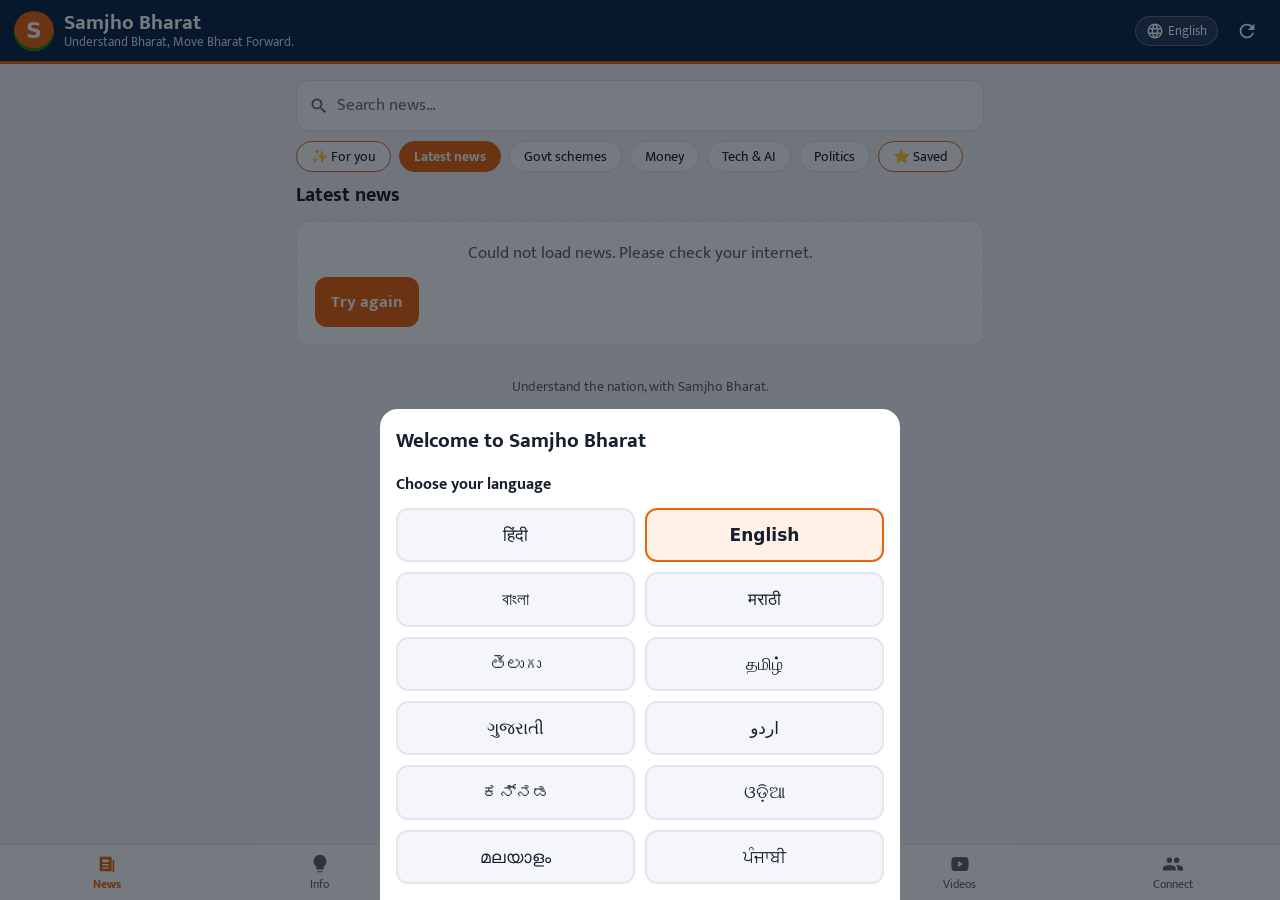
==== index.html @ 0823a828 "v2.0: Yojana Finder, document guide, women's section" ====
<!doctype html>
<html lang="en">
<head>
<meta charset="utf-8">
<meta name="viewport" content="width=device-width, initial-scale=1, viewport-fit=cover">
<title>Samjho Bharat</title>
<meta name="description" content="Samjho Bharat — latest news, government schemes, money calculators, tech and AI, politics and videos, in 12 Indian languages.">
<meta name="theme-color" content="#0B2545">
<link rel="manifest" href="manifest.json">
<link rel="icon" href="icons/icon-192.png">
<link rel="apple-touch-icon" href="icons/apple-touch-icon.png">
<link rel="stylesheet" href="style.css">
</head>
<body>
<header class="topbar">
  <img id="logoImg" src="icons/icon-192.png" alt="" class="logo"><span id="logoLetter" class="logo logo-letter" hidden aria-hidden="true">S</span>
  <div class="brand">
    <h1 data-i18n="brand">Samjho Bharat</h1>
    <p class="tagline" data-i18n="tagline">समझो भारत, आगे बढ़ो भारत।</p>
  </div>
  <button id="langBtn" class="lang-btn" aria-label="भाषा चुनें / Choose language">
    <svg viewBox="0 0 24 24" width="18" height="18" aria-hidden="true"><path fill="currentColor" d="M12 2a10 10 0 1 0 0 20 10 10 0 0 0 0-20zm6.93 6h-2.95a15.6 15.6 0 0 0-1.38-3.56A8.03 8.03 0 0 1 18.93 8zM12 4.04c.83 1.2 1.48 2.53 1.91 3.96h-3.82c.43-1.43 1.08-2.76 1.91-3.96zM4.26 14a8.2 8.2 0 0 1 0-4h3.38a16.5 16.5 0 0 0 0 4H4.26zm.81 2h2.95c.32 1.25.78 2.45 1.38 3.56A7.99 7.99 0 0 1 5.07 16zM8.02 8H5.07a7.99 7.99 0 0 1 4.33-3.56A15.6 15.6 0 0 0 8.02 8zM12 19.96A14.1 14.1 0 0 1 10.09 16h3.82A14.1 14.1 0 0 1 12 19.96zM14.34 14H9.66a14.7 14.7 0 0 1 0-4h4.68a14.7 14.7 0 0 1 0 4zm.25 5.56c.6-1.11 1.06-2.31 1.38-3.56h2.95a8.03 8.03 0 0 1-4.33 3.56zM16.36 14a16.5 16.5 0 0 0 0-4h3.38a8.2 8.2 0 0 1 0 4h-3.38z"/></svg>
    <span id="langBtnText">English</span>
  </button>
  <button id="refreshBtn" class="icon-btn" aria-label="ताज़ा करें">
    <svg viewBox="0 0 24 24" width="22" height="22"><path fill="currentColor" d="M17.65 6.35A7.96 7.96 0 0 0 12 4a8 8 0 1 0 7.73 10h-2.08A6 6 0 1 1 12 6c1.66 0 3.14.69 4.22 1.78L13 11h7V4l-2.35 2.35z"/></svg>
  </button>
</header>

<main id="main">
  <!-- खबरें -->
  <section id="tab-news" class="tab active" aria-label="खबरें">
    <form id="searchForm" class="search" role="search">
      <svg viewBox="0 0 24 24" width="20" height="20" aria-hidden="true"><path fill="currentColor" d="M15.5 14h-.79l-.28-.27A6.47 6.47 0 0 0 16 9.5 6.5 6.5 0 1 0 9.5 16a6.47 6.47 0 0 0 4.23-1.57l.27.28v.79l5 4.99L20.49 19l-4.99-5zm-6 0C7.01 14 5 11.99 5 9.5S7.01 5 9.5 5 14 7.01 14 9.5 11.99 14 9.5 14z"/></svg>
      <input id="searchInput" type="search" placeholder="खबर खोजें…" data-i18n-ph="search_ph" enterkeyhint="search" autocomplete="off">
    </form>
    <div id="notifBanner" class="nbanner" hidden>
      <span data-i18n="notif_ask">नई खबर आते ही सूचना पाना चाहते हैं?</span>
      <span class="nbtns"><button class="btn btn-sm" type="button" data-notif-on="1" data-i18n="notif_on">चालू करें</button>
      <button class="btn btn-sm btn-ghost2" type="button" data-notif-later="1" data-i18n="notif_later">बाद में</button></span>
    </div>
    <div id="chips" class="chips"></div>
    <div class="section-head"><h2 id="newsHeading" data-i18n="latest">ताज़ा खबरें</h2><span id="newsStatus" class="status"></span></div>
    <div id="newsList" class="list"></div>
  </section>

  <!-- जानकारी -->
  <section id="tab-gyan" class="tab" aria-label="जानकारी">
    <div class="section-head"><h2 data-i18n="gyan_head">अच्छी जानकारी</h2><span id="gyanStatus" class="status"></span></div>
    <div id="gyanList" class="list"></div>
    <h3 class="sub" data-i18n="did_you_know">क्या आप जानते हैं?</h3>
    <div id="factList" class="facts"></div>
  </section>

  <!-- पैसे का हिसाब (कैलकुलेटर) -->
  <section id="tab-calc" class="tab" aria-label="कैलकुलेटर">
    <div class="section-head"><h2 data-i18n="calc_head">पैसे का हिसाब (कैलकुलेटर)</h2></div>
    <p class="hint-en hint">Simple tools for interest, loans and inflation.</p>
    <div id="calcBox"></div>
  </section>

  <!-- क्विज़ -->
  <section id="tab-quiz" class="tab" aria-label="आज का क्विज़">
    <div class="section-head"><h2 data-i18n="quiz_head">आज का क्विज़</h2><span id="quizStreak" class="status"></span></div>
    <div id="quizBox" class="quiz"></div>
  </section>

  <!-- वीडियो -->
  <section id="tab-video" class="tab" aria-label="वीडियो">
    <div class="section-head"><h2 data-i18n="video_head">हमारे वीडियो</h2></div>
    <div class="video-wrap">
      <iframe id="ytFrame" title="समझो भारत के वीडियो" loading="lazy"
        allow="accelerometer; encrypted-media; gyroscope; picture-in-picture; web-share" referrerpolicy="strict-origin-when-cross-origin" allowfullscreen></iframe>
    </div>
    <h3 id="ytNow" class="now"></h3>
    <button id="videoShare" class="btn btn-wa btn-sm" type="button">📤 <span data-i18n="share_btn">शेयर करें</span></button>
    <div id="videoList" class="vlist"></div>
    <a class="btn btn-yt" href="https://www.youtube.com/@SamjhoBharatIn" target="_blank" rel="noopener" data-i18n="yt_btn">YouTube चैनल खोलें और Subscribe करें</a>
    <p class="hint-en hint">Watch our latest videos and subscribe to the channel.</p>
  </section>

  <!-- जुड़ें -->
  <section id="tab-links" class="tab" aria-label="हमसे जुड़ें">
    <div class="section-head"><h2 data-i18n="links_head">हमसे जुड़ें</h2></div>
    <p class="hint-en hint">Follow Samjho Bharat on all platforms.</p>
    <div id="linkList" class="links"></div>
    <button id="shareApp" class="btn btn-wa mt2" type="button" data-i18n="share_app_btn">📲 ऐप दोस्तों को भेजें</button>
    <div id="notifBox" class="about"></div>
    <p id="offlineInfo" class="small center"></p>
    <div class="about">
      <h3 data-i18n="about_head">समझो भारत के बारे में</h3>
      <p data-i18n="about_text">समझो भारत देश-दुनिया की खबरों और उपयोगी जानकारी को आसान भाषा में आप तक पहुँचाता है।</p>
      <p><a href="privacy.html"><span data-i18n="privacy">गोपनीयता नीति</span><span class="hint-en"> (Privacy Policy)</span></a></p>
      <p class="small"><span data-i18n="version">संस्करण</span> 2.0</p>
    </div>
  </section>
</main>

<!-- लेख पढ़ने की स्क्रीन -->
<div id="reader" class="reader" hidden>
  <div class="reader-bar">
    <button id="readerBack" class="icon-btn" aria-label="वापस">
      <svg viewBox="0 0 24 24" width="24" height="24"><path fill="currentColor" d="M20 11H7.83l5.59-5.59L12 4l-8 8 8 8 1.41-1.41L7.83 13H20z"/></svg>
    </button>
    <span class="reader-title" data-i18n="brand">Samjho Bharat</span>
    <button id="readerFont" class="icon-btn txt-btn" aria-label="अक्षर का आकार / Text size">Aa</button>
    <button id="readerSave" class="icon-btn txt-btn star-btn" aria-label="सहेजें / Save">☆</button>
    <button id="readerShare" class="icon-btn" aria-label="शेयर करें">
      <svg viewBox="0 0 24 24" width="22" height="22"><path fill="currentColor" d="M18 16.08c-.76 0-1.44.3-1.96.77L8.91 12.7c.05-.23.09-.46.09-.7s-.04-.47-.09-.7l7.05-4.11A2.99 2.99 0 1 0 15 5c0 .24.04.47.09.7L8.04 9.81A3 3 0 1 0 8.04 14.2l7.12 4.16c-.05.21-.08.43-.08.65A2.92 2.92 0 1 0 18 16.08z"/></svg>
    </button>
  </div>
  <article id="readerBody" class="reader-body"></article>
</div>

<nav class="bottomnav" aria-label="मुख्य मेनू">
  <button data-tab="news" class="active"><svg viewBox="0 0 24 24"><path fill="currentColor" d="M4 4h13v16H5a1 1 0 0 1-1-1V4zm15 4h1v11a2 2 0 0 1-2 2V8zM7 7v3h7V7H7zm0 5v1.5h7V12H7zm0 3.5V17h7v-1.5H7z"/></svg><span data-i18n="nav_news">खबरें</span></button>
  <button data-tab="gyan"><svg viewBox="0 0 24 24"><path fill="currentColor" d="M9 21h6v-1H9v1zm3-19a7 7 0 0 0-4 12.74V17a1 1 0 0 0 1 1h6a1 1 0 0 0 1-1v-2.26A7 7 0 0 0 12 2z"/></svg><span data-i18n="nav_gyan">जानकारी</span></button>
  <button data-tab="calc"><svg viewBox="0 0 24 24"><path fill="currentColor" d="M7 2h10a2 2 0 0 1 2 2v16a2 2 0 0 1-2 2H7a2 2 0 0 1-2-2V4a2 2 0 0 1 2-2zm0 2v4h10V4H7zm1 7v2h2v-2H8zm4 0v2h2v-2h-2zm4 0v2h2v-2h-2zm-8 4v2h2v-2H8zm4 0v2h2v-2h-2zm4 0v5h2v-5h-2zm-8 4v1h6v-1H8z"/></svg><span data-i18n="nav_calc">हिसाब</span></button>
  <button data-tab="quiz"><svg viewBox="0 0 24 24"><path fill="currentColor" d="M12 2a10 10 0 1 0 0 20 10 10 0 0 0 0-20zm1 17h-2v-2h2v2zm2.07-7.75-.9.92A3.4 3.4 0 0 0 13 15h-2v-.5a4 4 0 0 1 1.17-2.83l1.24-1.26A1.96 1.96 0 0 0 14 9a2 2 0 0 0-4 0H8a4 4 0 0 1 8 0 3.2 3.2 0 0 1-.93 2.25z"/></svg><span data-i18n="nav_quiz">क्विज़</span></button>
  <button data-tab="video"><svg viewBox="0 0 24 24"><path fill="currentColor" d="M21 6.5a2.5 2.5 0 0 0-1.76-1.77C17.68 4.3 12 4.3 12 4.3s-5.68 0-7.24.43A2.5 2.5 0 0 0 3 6.5 26 26 0 0 0 2.6 12 26 26 0 0 0 3 17.5a2.5 2.5 0 0 0 1.76 1.77c1.56.43 7.24.43 7.24.43s5.68 0 7.24-.43A2.5 2.5 0 0 0 21 17.5a26 26 0 0 0 .4-5.5 26 26 0 0 0-.4-5.5zM10 15.2V8.8l5.2 3.2-5.2 3.2z"/></svg><span data-i18n="nav_video">वीडियो</span></button>
  <button data-tab="links"><svg viewBox="0 0 24 24"><path fill="currentColor" d="M16 11a3 3 0 1 0-3-3 3 3 0 0 0 3 3zm-8 0a3 3 0 1 0-3-3 3 3 0 0 0 3 3zm0 2c-2.33 0-7 1.17-7 3.5V19h14v-2.5C15 14.17 10.33 13 8 13zm8 0c-.29 0-.62.02-.97.05A4.22 4.22 0 0 1 17 16.5V19h6v-2.5c0-2.33-4.67-3.5-7-3.5z"/></svg><span data-i18n="nav_links">जुड़ें</span></button>
</nav>

<!-- भाषा चुनने की सूची -->
<div id="langSheet" class="sheet" hidden>
  <div class="sheet-box" role="dialog" aria-labelledby="langTitle">
    <h3 id="langTitle" data-i18n="lang_title">भाषा चुनें</h3>
    <p class="hint-en small">Choose language</p>
    <div id="langList" class="lang-list"></div>
  </div>
</div>

<footer class="slogan" data-i18n="slogan">देश को समझिए, समझो भारत के साथ।</footer>

<script src="config.js"></script>
<script src="i18n.js"></script>
<script src="i18n-extra.js"></script>
<script src="quiz.js"></script>
<script src="calc2.js"></script>
<script src="calc.js"></script>
<script src="personal.js"></script>
<script src="app.js"></script>
<script src="tools.js"></script>
</body>
</html>
---- style.css ----
@font-face{font-family:"Mukta";font-weight:400;font-display:swap;src:url(fonts/mukta-devanagari-400-normal.woff2) format("woff2");unicode-range:U+0900-097F,U+1CD0-1CF9,U+200C-200D,U+20A8,U+20B9,U+25CC,U+A830-A839,U+A8E0-A8FF}
@font-face{font-family:"Mukta";font-weight:700;font-display:swap;src:url(fonts/mukta-devanagari-700-normal.woff2) format("woff2");unicode-range:U+0900-097F,U+1CD0-1CF9,U+200C-200D,U+20A8,U+20B9,U+25CC,U+A830-A839,U+A8E0-A8FF}
@font-face{font-family:"Mukta";font-weight:400;font-display:swap;src:url(fonts/mukta-latin-400-normal.woff2) format("woff2");unicode-range:U+0000-00FF,U+0131,U+0152-0153,U+02BB-02BC,U+02C6,U+02DA,U+02DC,U+2000-206F,U+2074,U+20AC,U+2122,U+2191,U+2193,U+2212,U+2215,U+FEFF,U+FFFD}
@font-face{font-family:"Mukta";font-weight:700;font-display:swap;src:url(fonts/mukta-latin-700-normal.woff2) format("woff2");unicode-range:U+0000-00FF,U+0131,U+0152-0153,U+02BB-02BC,U+02C6,U+02DA,U+02DC,U+2000-206F,U+2074,U+20AC,U+2122,U+2191,U+2193,U+2212,U+2215,U+FEFF,U+FFFD}

:root{
  --navy:#0B2545; --saffron:#E8650A; --green:#138808;
  --bg:#F4F6FA; --card:#FFFFFF; --text:#16202E; --muted:#5B6678; --line:#E2E7EF;
  --chip:#FFF1E7; --shadow:0 1px 3px rgba(16,32,60,.08),0 4px 14px rgba(16,32,60,.06);
}
@media (prefers-color-scheme:dark){
  :root{--bg:#0C1320; --card:#151F31; --text:#E9EEF6; --muted:#9AA6B8; --line:#24314A; --chip:#2A2018; --shadow:none}
}
*{box-sizing:border-box}
html,body{margin:0}
body{font-family:"Mukta",system-ui,sans-serif;background:var(--bg);color:var(--text);font-size:17px;line-height:1.55;
  padding-bottom:calc(64px + env(safe-area-inset-bottom));-webkit-tap-highlight-color:transparent}
a{color:var(--saffron)}
button{font:inherit;color:inherit}

.topbar{position:sticky;top:0;z-index:10;display:flex;align-items:center;gap:10px;padding:10px 14px;
  padding-top:calc(10px + env(safe-area-inset-top));background:var(--navy);color:#fff;
  border-bottom:3px solid var(--saffron)}
.logo{width:40px;height:40px;border-radius:10px}
.brand{flex:1;min-width:0}
.brand h1{margin:0;font-size:21px;line-height:1.2}
.tagline{margin:0;font-size:13px;opacity:.85}
.icon-btn{background:none;border:0;padding:8px;border-radius:50%;cursor:pointer;display:grid;place-items:center;color:inherit}
.icon-btn:active{background:rgba(255,255,255,.15)}
.spin svg{animation:spin 1s linear infinite}
@keyframes spin{to{transform:rotate(360deg)}}

main{max-width:720px;margin:0 auto;padding:12px 16px}
.tab{display:none}
.tab.active{display:block}
.section-head{display:flex;align-items:baseline;justify-content:space-between;gap:8px;margin:6px 0 10px}
.section-head h2{margin:0;font-size:20px}
.status{font-size:13px;color:var(--muted)}
.sub{font-size:18px;margin:22px 0 10px}

.list{display:flex;flex-direction:column;gap:12px}
.card{display:flex;gap:12px;background:var(--card);border-radius:14px;padding:12px;box-shadow:var(--shadow);
  border:1px solid var(--line);cursor:pointer;text-align:left;width:100%}
.card:active{transform:scale(.99)}
.card .thumb{flex:0 0 96px;height:72px;border-radius:10px;object-fit:cover;background:var(--line)}
.thumb.ph{display:grid;place-items:center;background:linear-gradient(135deg,var(--navy),#1d4170);color:#fff;
  border-bottom:4px solid var(--saffron);text-align:center;padding:4px;font-size:13px;font-weight:700;line-height:1.2}
.card .body{min-width:0;flex:1}
.card h3{margin:0 0 4px;font-size:16.5px;line-height:1.35;display:-webkit-box;-webkit-line-clamp:3;-webkit-box-orient:vertical;overflow:hidden}
.card .meta{font-size:13px;color:var(--muted)}
.card.hero{flex-direction:column}
.card.hero .thumb{flex:none;width:100%;height:auto;aspect-ratio:16/9}
.card.hero h3{font-size:19px}
.tag{display:inline-block;background:var(--chip);color:var(--saffron);border-radius:20px;padding:0 8px;font-size:12px;margin-right:6px}

.thumb.auto{position:relative;display:flex;flex-direction:column;justify-content:flex-end;gap:2px;padding:6px 7px;color:#fff;overflow:hidden;border-bottom:4px solid var(--saffron);text-align:start} .thumb.auto .ai{position:absolute;top:4px;right:6px;font-size:20px;line-height:1} .thumb.auto .at{font-size:11.5px;font-weight:700;line-height:1.25;display:-webkit-box;-webkit-line-clamp:3;-webkit-box-orient:vertical;overflow:hidden} .card .thumb.at-news{background:linear-gradient(135deg,#0B2545,#1d4170)} .card .thumb.at-money{background:linear-gradient(135deg,#0f5132,#198754)} .card .thumb.at-cyber{background:linear-gradient(135deg,#3b0a45,#7b2cbf)} .card .thumb.at-tech{background:linear-gradient(135deg,#1e3a8a,#0ea5e9)} .card .thumb.at-govt{background:linear-gradient(135deg,#9a3412,#f97316)} .card .thumb.at-poli{background:linear-gradient(135deg,#7f1d1d,#dc2626)} .card .thumb.at-def{background:linear-gradient(135deg,#3f4a1d,#6b7d2a)} .card .thumb.at-hist{background:linear-gradient(135deg,#5b3a1a,#a16207)} .card .thumb.at-info{background:linear-gradient(135deg,#115e59,#14b8a6)} .empty{background:var(--card);border:1px dashed var(--line);border-radius:14px;padding:18px;text-align:center;color:var(--muted)}
.empty .btn{margin-top:10px}
.skeleton{height:96px;border-radius:14px;background:linear-gradient(90deg,var(--card),var(--line),var(--card));background-size:200% 100%;animation:sh 1.2s infinite}
@keyframes sh{to{background-position:-200% 0}}

.facts{display:flex;flex-direction:column;gap:10px}
.fact{background:var(--card);border-left:4px solid var(--green);border-radius:10px;padding:10px 12px;box-shadow:var(--shadow)}

.video-wrap{position:relative;aspect-ratio:16/9;border-radius:14px;overflow:hidden;background:#000;box-shadow:var(--shadow)}
.video-wrap iframe{position:absolute;inset:0;width:100%;height:100%;border:0}
.now{font-size:16px;margin:10px 2px 6px;line-height:1.4}
.vlist{display:flex;flex-direction:column;gap:10px;margin-top:8px}
.vitem{display:flex;gap:10px;align-items:center;background:var(--card);border:1px solid var(--line);border-radius:12px;padding:8px;
  text-align:left;cursor:pointer;box-shadow:var(--shadow)}
.vitem img{flex:0 0 120px;width:120px;aspect-ratio:16/9;object-fit:cover;border-radius:8px;background:var(--line)}
.vitem span{font-size:14.5px;line-height:1.35;display:-webkit-box;-webkit-line-clamp:3;-webkit-box-orient:vertical;overflow:hidden}
.vitem.playing{border-color:var(--saffron);box-shadow:0 0 0 2px var(--saffron)}
.btn{display:block;text-align:center;text-decoration:none;font-weight:700;border-radius:12px;padding:12px 16px;border:0;cursor:pointer;
  background:var(--saffron);color:#fff}
.btn-yt{background:#FF0000;margin-top:14px}
.hint{color:var(--muted);font-size:14px;margin:8px 0}

.links{display:grid;grid-template-columns:1fr 1fr;gap:10px;margin-top:6px}
.link{display:flex;flex-direction:column;gap:2px;background:var(--card);border:1px solid var(--line);border-radius:14px;padding:12px;
  text-decoration:none;color:var(--text);box-shadow:var(--shadow);border-top:4px solid var(--c)}
.link b{font-size:16px}
.link span{font-size:12.5px;color:var(--muted);overflow-wrap:anywhere}
.about{margin-top:20px;background:var(--card);border-radius:14px;padding:14px;border:1px solid var(--line)}
.about h3{margin:0 0 6px}
.about p{margin:6px 0}
.small{font-size:12px;color:var(--muted)}

.slogan{text-align:center;color:var(--muted);font-size:14px;padding:18px 16px 10px}

.bottomnav{position:fixed;left:0;right:0;bottom:0;z-index:20;display:flex;background:var(--card);border-top:1px solid var(--line);
  padding-bottom:env(safe-area-inset-bottom)}
.bottomnav button{flex:1;background:none;border:0;padding:8px 0 6px;display:flex;flex-direction:column;align-items:center;gap:1px;
  color:var(--muted);font-size:13px;cursor:pointer}
.bottomnav svg{width:24px;height:24px}
.bottomnav button.active{color:var(--saffron);font-weight:700}

.reader{position:fixed;inset:0;z-index:30;background:var(--bg);overflow-y:auto}
.reader-bar{position:sticky;top:0;display:flex;align-items:center;gap:8px;padding:8px 10px;padding-top:calc(8px + env(safe-area-inset-top));
  background:var(--navy);color:#fff}
.reader-title{flex:1;font-weight:700}
.reader-body{max-width:720px;margin:0 auto;padding:16px 16px 40px;overflow-wrap:anywhere}
.reader-body h1{font-size:24px;line-height:1.3;margin:0 0 6px}
.reader-body img,.reader-body video{max-width:100%;height:auto;border-radius:10px}
.reader-body iframe{width:100%;aspect-ratio:16/9;height:auto;border:0;border-radius:10px}
.reader-body table{max-width:100%;display:block;overflow-x:auto}
.reader-body .btn{margin-top:20px}

/* खोज और विषय */
.search{display:flex;align-items:center;gap:8px;background:var(--card);border:1px solid var(--line);border-radius:12px;padding:0 12px;color:var(--muted);margin-top:4px}
.search input{flex:1;border:0;background:none;font:inherit;color:var(--text);padding:11px 0;outline:none;min-width:0}
.chips{display:flex;gap:8px;overflow-x:auto;padding:10px 0 2px;scrollbar-width:none}
.chips::-webkit-scrollbar{display:none}
.chip{flex:none;border:1px solid var(--line);background:var(--card);color:var(--text);border-radius:20px;padding:4px 14px;font-size:14px;cursor:pointer;white-space:nowrap}
.chip.on{background:var(--saffron);border-color:var(--saffron);color:#fff;font-weight:700}

/* क्विज़ */
.quiz{background:var(--card);border:1px solid var(--line);border-radius:14px;padding:14px;box-shadow:var(--shadow)}
.qprog{display:flex;justify-content:space-between;font-size:14px;color:var(--muted)}
.qbar{height:6px;background:var(--line);border-radius:6px;margin:6px 0 12px;overflow:hidden}
.qbar i{display:block;height:100%;background:var(--saffron);transition:width .3s}
.qtext{font-size:19px;line-height:1.4;margin:4px 0 12px}
.qopt{display:block;width:100%;text-align:left;background:var(--bg);border:2px solid var(--line);border-radius:12px;padding:11px 14px;margin-bottom:9px;cursor:pointer;font-size:16.5px}
.qopt:disabled{cursor:default}
.qopt.right{border-color:var(--green);background:rgba(19,136,8,.12);font-weight:700}
.qopt.wrong{border-color:#D93025;background:rgba(217,48,37,.10)}
.qexp{border-radius:10px;padding:10px 12px;margin:4px 0 12px;font-size:15px}
.qexp.good{background:rgba(19,136,8,.10)}
.qexp.bad{background:rgba(217,48,37,.08)}
.qresult{text-align:center;padding:10px 0}
.qscore{font-size:46px;font-weight:700;color:var(--saffron);line-height:1.1}
.qresult h3{margin:6px 0}
.btn-wa{background:#25D366;margin-top:10px}
.bottomnav button span{font-size:12px}

/* भाषा (Language) */
.lang-btn{display:flex;align-items:center;gap:4px;background:rgba(255,255,255,.12);border:1px solid rgba(255,255,255,.25);color:#fff;
  border-radius:20px;padding:4px 10px;font-size:13px;cursor:pointer;white-space:nowrap}
.sheet{position:fixed;inset:0;z-index:40;background:rgba(5,12,25,.55);display:flex;align-items:flex-end;justify-content:center}
.sheet[hidden]{display:none}
.sheet-box{background:var(--card);width:100%;max-width:520px;border-radius:18px 18px 0 0;padding:16px 16px calc(16px + env(safe-area-inset-bottom));
  max-height:80vh;overflow-y:auto}
.sheet-box h3{margin:0}
.lang-list{display:grid;grid-template-columns:1fr 1fr;gap:10px;margin-top:12px}
.lang-opt{background:var(--bg);border:2px solid var(--line);border-radius:12px;padding:12px;font-size:17px;cursor:pointer;font-family:system-ui,sans-serif}
.lang-opt.on{border-color:var(--saffron);background:var(--chip);font-weight:700}
[dir=rtl] body, [dir=rtl] .card, [dir=rtl] .vitem, [dir=rtl] .qopt{text-align:right}
[dir=rtl] .tag{margin-right:0;margin-left:6px}
[dir=rtl] .fact{border-left:0;border-right:4px solid var(--green)}
html:not([lang=hi]):not([lang=mr]):not([lang=en]) body{font-family:system-ui,"Noto Sans",sans-serif}

/* अनुवाद और टिप्पणियाँ */
.btn-tr{background:var(--navy);margin:12px 0 4px}
.mt{margin:0 0 12px}
.comments{margin-top:22px;background:var(--card);border:1px solid var(--line);border-radius:14px;padding:14px}
.comments h3{margin:0 0 4px}
.btn-cm{background:var(--green);margin:8px 0}
.btn-ghost{background:none;color:var(--saffron);border:2px solid var(--saffron)}
/* उर्दू (RTL) में हिंदी/अंग्रेज़ी सामग्री सही दिशा में दिखे */
[dir=rtl] .card h3,[dir=rtl] .qtext,[dir=rtl] .qopt,[dir=rtl] .qexp,[dir=rtl] .fact,[dir=rtl] .vitem span,[dir=rtl] .now,
[dir=rtl] .reader-body h1,[dir=rtl] .reader-body p,[dir=rtl] .reader-body li,[dir=rtl] .reader-body h2,[dir=rtl] .reader-body h3,[dir=rtl] .chip{unicode-bidi:plaintext;text-align:start}

.logo-letter{display:grid;place-items:center;background:var(--saffron);color:#fff;font-weight:700;font-size:22px;border-radius:50%;
  box-shadow:inset 0 -3px 0 var(--green);font-family:system-ui,"Noto Sans",sans-serif}
.logo-letter[hidden]{display:none}
html:not([lang=hi]) .hint-en{display:none}
/* लंबी भाषाओं में tagline दो लाइन से ज़्यादा न हो */
.tagline{font-size:12.5px;line-height:1.3;display:-webkit-box;-webkit-line-clamp:2;-webkit-box-orient:vertical;overflow:hidden}

/* अनुवादित card (तस्वीर जैसा डिज़ाइन, हर भाषा में) */
.xcard{position:relative;overflow:hidden;color:#fff;text-align:start;background:linear-gradient(160deg,#0B2545 0%,#13315C 60%,#0B2545 100%);
  border-radius:12px;display:flex;flex-direction:column;font-family:system-ui,"Noto Sans",sans-serif}
.xtop{height:5px;background:var(--saffron);flex:none}
.xbrand{display:flex;align-items:center;gap:8px;padding:10px 14px 0;font-size:14px}
.xlogo{display:grid;place-items:center;width:26px;height:26px;border-radius:50%;background:var(--saffron);font-size:14px}
.xtag{align-self:flex-start;margin:14px 14px 0;background:#D93025;font-weight:700;font-size:12px;padding:2px 10px;border-radius:20px}
.xh{font-size:22px;font-weight:700;line-height:1.25;margin:8px 14px 0}
.xrule{width:50px;height:4px;background:var(--saffron);border-radius:3px;margin:10px 14px 4px}
.xpts{list-style:none;margin:0;padding:0 14px 8px}
.xpts li{display:flex;gap:8px;align-items:flex-start;font-size:14px;line-height:1.35;padding:7px 0;border-bottom:1px solid rgba(255,255,255,.12)}
.xpts i{flex:none;width:20px;height:20px;border-radius:50%;background:var(--green);font-style:normal;font-size:12px;font-weight:700;display:grid;place-items:center;margin-top:1px}
.xfoot{margin-top:auto;background:var(--saffron);text-align:center;font-weight:700;font-size:13px;padding:7px 8px}
.xcard-full{aspect-ratio:4/5;margin:12px 0}
.xcard-full .xh{font-size:clamp(22px,6.5vw,34px)}
.xcard-full .xpts li{font-size:clamp(14px,4.2vw,20px)}
.card.hero .xcard-hero{width:100%;aspect-ratio:16/9;height:auto}
.xcard-hero .xbrand,.xcard-hero .xpts li:nth-child(n+3){display:none}
.xcard-hero .xtag{margin-top:10px}.xcard-hero .xh{font-size:19px}
.xcard-mini{flex:0 0 96px;height:72px;padding:0;justify-content:center;border-radius:10px}
.xcard-mini .xbrand,.xcard-mini .xtag,.xcard-mini .xrule,.xcard-mini .xpts,.xcard-mini .xfoot{display:none}
.xcard-mini .xh{font-size:11.5px;margin:4px 6px;display:-webkit-box;-webkit-line-clamp:4;-webkit-box-orient:vertical;overflow:hidden}
.card .xcard{background:linear-gradient(160deg,#0B2545 0%,#13315C 60%,#0B2545 100%);object-fit:initial}

/* ===== संस्करण 1.5: सेक्शन, कैलकुलेटर, सुनें, सहेजें, सूचना ===== */
.bottomnav button span{font-size:11.5px;max-width:100%;padding:0 2px;white-space:nowrap;overflow:hidden;text-overflow:ellipsis}
.bottomnav svg{width:22px;height:22px}
.btn-sm{display:inline-block;padding:7px 14px;font-size:14.5px;border-radius:10px}
.btn-ghost2{background:none;color:var(--saffron);border:2px solid var(--saffron)}
.btn-listen{background:var(--navy)}
.btn-yt2{background:#FF0000;text-decoration:none}
.mt2{margin-top:14px;width:100%}
.center{text-align:center}
.okline{color:var(--green);font-weight:700}
.chip-saved{border-color:var(--saffron)}
.star{color:var(--saffron);margin-right:4px}
.txt-btn{font-weight:700;font-size:17px;min-width:38px;height:38px;color:#fff}
.star-btn{font-size:22px}
.star-btn.on{color:#FFC94D}
.rtools{display:flex;gap:8px;flex-wrap:wrap;margin:8px 0 12px}
.reader-body{font-size:calc(17px * var(--rs,1))}
.reader-body h1{font-size:calc(24px * var(--rs,1))}
.pvideo{margin:0 0 14px}
.reader-body .btn-wa{margin-top:18px}
#videoShare{margin:0 2px 8px}
.nbanner{display:flex;flex-wrap:wrap;align-items:center;justify-content:space-between;gap:8px;background:var(--chip);border:1px solid var(--saffron);
  border-radius:12px;padding:10px 12px;margin-top:10px;font-size:15px}
.nbanner[hidden]{display:none}
.nbtns{display:flex;gap:8px}
/* कैलकुलेटर */
.ctabs{padding-top:0}
.calc{background:var(--card);border:1px solid var(--line);border-radius:14px;padding:14px;box-shadow:var(--shadow);margin-top:8px}
.calc h3{margin:0 0 4px;font-size:19px}
.cabout{margin:0 0 10px;color:var(--text)}
.cmedia{display:flex;gap:8px;flex-wrap:wrap;margin-bottom:12px}
.cform{display:flex;flex-direction:column;gap:10px}
.cf{display:flex;flex-direction:column;gap:4px;font-size:14.5px;color:var(--muted)}
.cf input,.cf select{font:inherit;font-size:17px;color:var(--text);background:var(--bg);border:2px solid var(--line);border-radius:10px;padding:9px 12px;width:100%;min-width:0}
.cf input:focus,.cf select:focus{outline:none;border-color:var(--saffron)}
.crow{display:flex;gap:8px}
.crow input{flex:1}
.crow select{flex:0 0 46%}
.ccheck{display:flex;align-items:center;gap:8px;font-size:15px}
.ccheck input{width:20px;height:20px;accent-color:var(--saffron)}
.cout{margin-top:14px;border-top:2px dashed var(--line);padding-top:10px}
.crres{display:flex;justify-content:space-between;align-items:baseline;gap:10px;padding:7px 0;border-bottom:1px solid var(--line)}
.crres span{color:var(--muted);font-size:15px}
.crres b{font-size:17px;white-space:nowrap}
.crres.big b{font-size:22px;color:var(--saffron)}
.cverdict{margin:10px 0;background:rgba(19,136,8,.12);color:var(--text);border-radius:10px;padding:10px 12px;font-weight:700}
.cerr{color:#D93025;font-weight:700}

/* याद रखने वाला हिस्सा */
.chip-fy{border-color:var(--saffron)}
.card.isread{opacity:.72}
.rdmark{color:#198754;font-size:12px;font-weight:700;white-space:nowrap}
.fynote{margin:0 0 4px}
.contread{position:relative;margin:0 0 12px}
.contread .card{border-left:5px solid var(--saffron)}
.contread h3{font-size:15.5px}
.crbar{height:5px;background:var(--line);border-radius:4px;margin-top:6px;overflow:hidden}.crbar i{display:block;height:100%;background:var(--saffron)}
.crx{position:absolute;top:6px;right:8px;border:0;background:transparent;font-size:16px;color:var(--muted);cursor:pointer;padding:6px}
.helpbox{background:var(--card);border:1px solid var(--line);border-radius:14px;padding:12px;margin:0 0 14px;box-shadow:var(--shadow)}
.helpbox h3{margin:0 0 2px}
.helpgrid{display:grid;grid-template-columns:repeat(auto-fill,minmax(140px,1fr));gap:8px;margin-top:8px}
.hl{display:flex;flex-direction:column;gap:2px;padding:9px 10px;border-radius:10px;background:var(--chip);text-decoration:none;color:var(--text)}
.hl b{font-size:19px;color:#b42318}.hl span{font-size:12.5px;line-height:1.25}
.onb .onb-box{max-height:88vh;overflow:auto}
.onb h2{margin:0 0 6px;font-size:21px}.onb h3{margin:14px 0 6px;font-size:15.5px}
.chips.wrap{flex-wrap:wrap;overflow:visible}
.onbsel{width:100%;padding:10px;border-radius:10px;border:1px solid var(--line);font:inherit;background:var(--card);color:var(--text)}
.onb-btns{display:flex;gap:10px;margin-top:12px}
.certbox{margin-top:16px;padding-top:12px;border-top:1px dashed var(--line);text-align:start}.certimg{width:100%;border-radius:10px;margin:10px 0;box-shadow:var(--shadow)}
.chips.ctabs{flex-wrap:wrap;overflow:visible}

/* काम के औज़ार */
.toolgrid{display:grid;grid-template-columns:1fr;gap:10px;margin:0 0 14px}
@media(min-width:560px){.toolgrid{grid-template-columns:repeat(3,1fr)}}
.tool{display:grid;grid-template-columns:44px 1fr;grid-template-rows:auto auto;gap:0 10px;text-align:start;padding:12px;border-radius:14px;border:1px solid var(--line);background:var(--card);box-shadow:var(--shadow);cursor:pointer;color:var(--text);font:inherit}
.tool b{grid-row:1/3;font-size:30px;display:grid;place-items:center}.tool span{font-weight:700;font-size:16.5px}.tool small{color:var(--muted);font-size:13px;line-height:1.3}
.scard{background:var(--card);border:1px solid var(--line);border-radius:12px;padding:10px 12px;margin:0 0 10px;box-shadow:var(--shadow)}
.scard summary{cursor:pointer;display:flex;flex-direction:column;gap:3px;list-style:none}.scard summary::-webkit-details-marker{display:none}
.scard summary b{font-size:16px}.scard[open] summary{border-bottom:1px dashed var(--line);padding-bottom:8px;margin-bottom:6px}
.scard h4{margin:10px 0 2px;font-size:14px;color:var(--saffron)}.scard p,.scard li{font-size:14.5px;line-height:1.45;margin:2px 0}
.warn{background:#fff4e5;border:1px solid #f5c26b;border-radius:8px;padding:6px 8px;font-size:13.5px}
.tipline{background:var(--chip);border-radius:8px;padding:7px 9px}
.yfh{font-size:19px;margin:18px 0 10px}
.wg{margin:16px 0 8px}.wcard{background:var(--card);border:1px solid var(--line);border-left:4px solid #db2777;border-radius:10px;padding:10px 12px;margin:0 0 9px}
.wcard p{margin:4px 0 8px;font-size:14.5px;line-height:1.45}.btn-call{background:#b42318}
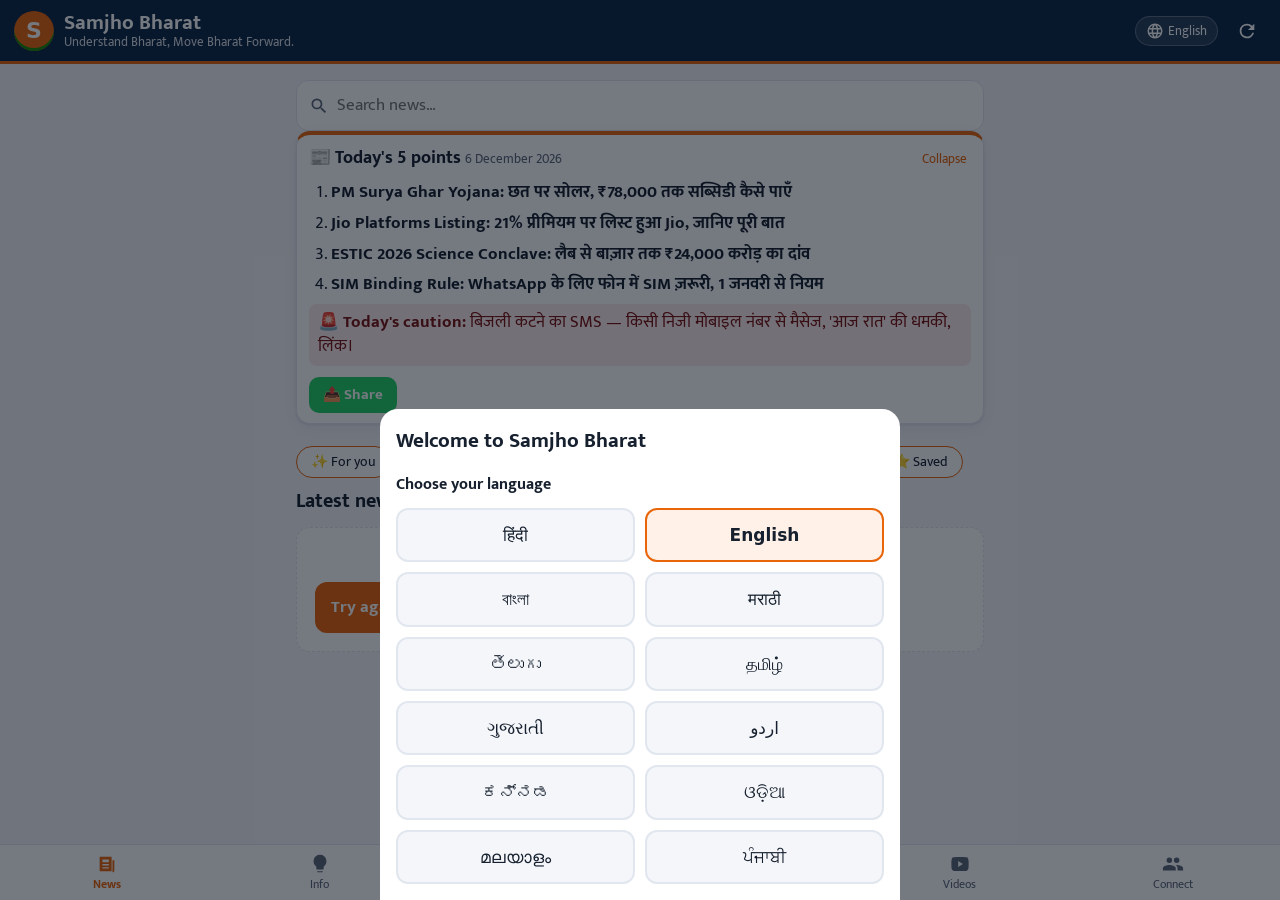
==== commit 5f8ddda7: "v2.1: Aaj ki 5 baatein, Scam Alert, dates with reminders, guides" ====
--- a/index.html
+++ b/index.html
@@ -91,7 +91,7 @@
       <h3 data-i18n="about_head">समझो भारत के बारे में</h3>
       <p data-i18n="about_text">समझो भारत देश-दुनिया की खबरों और उपयोगी जानकारी को आसान भाषा में आप तक पहुँचाता है।</p>
       <p><a href="privacy.html"><span data-i18n="privacy">गोपनीयता नीति</span><span class="hint-en"> (Privacy Policy)</span></a></p>
-      <p class="small"><span data-i18n="version">संस्करण</span> 2.0</p>
+      <p class="small"><span data-i18n="version">संस्करण</span> 2.1</p>
     </div>
   </section>
 </main>
@@ -141,5 +141,6 @@
 <script src="personal.js"></script>
 <script src="app.js"></script>
 <script src="tools.js"></script>
+<script src="phase4.js"></script>
 </body>
 </html>
--- a/style.css
+++ b/style.css
@@ -262,7 +262,7 @@
 .chips.ctabs{flex-wrap:wrap;overflow:visible}
 
 /* काम के औज़ार */
-.toolgrid{display:grid;grid-template-columns:1fr;gap:10px;margin:0 0 14px}
+.toolgrid{display:grid;grid-template-columns:1fr 1fr;gap:9px;margin:0 0 14px}
 @media(min-width:560px){.toolgrid{grid-template-columns:repeat(3,1fr)}}
 .tool{display:grid;grid-template-columns:44px 1fr;grid-template-rows:auto auto;gap:0 10px;text-align:start;padding:12px;border-radius:14px;border:1px solid var(--line);background:var(--card);box-shadow:var(--shadow);cursor:pointer;color:var(--text);font:inherit}
 .tool b{grid-row:1/3;font-size:30px;display:grid;place-items:center}.tool span{font-weight:700;font-size:16.5px}.tool small{color:var(--muted);font-size:13px;line-height:1.3}
@@ -275,3 +275,29 @@
 .yfh{font-size:19px;margin:18px 0 10px}
 .wg{margin:16px 0 8px}.wcard{background:var(--card);border:1px solid var(--line);border-left:4px solid #db2777;border-radius:10px;padding:10px 12px;margin:0 0 9px}
 .wcard p{margin:4px 0 8px;font-size:14.5px;line-height:1.45}.btn-call{background:#b42318}
+
+/* चरण 4 */
+@media(max-width:559px){.toolgrid .tool{grid-template-columns:1fr;grid-template-rows:auto;gap:3px;padding:10px}.toolgrid .tool b{grid-row:auto;font-size:26px;place-items:start}.toolgrid .tool span{font-size:15px}.toolgrid .tool small{font-size:12px}}
+.t5{background:var(--card);border:1px solid var(--line);border-top:4px solid var(--saffron);border-radius:14px;padding:10px 12px;margin:0 0 12px;box-shadow:var(--shadow)}
+.t5[hidden]{display:none}
+.t5-head{display:flex;align-items:center;justify-content:space-between;gap:8px}.t5-head h2{margin:0;font-size:18px}.t5-head small{font-weight:400;color:var(--muted);font-size:13px}
+.t5-tg{background:none;border:0;color:var(--saffron);font:inherit;font-size:13px;cursor:pointer;padding:4px}
+.t5 ol{margin:8px 0 4px;padding-inline-start:22px}.t5 li{margin:0 0 7px;line-height:1.4}
+.t5 li button{display:inline;background:none;border:0;padding:0;font:inherit;color:var(--text);text-align:start;cursor:pointer;font-weight:600}
+.t5 li.isread button{font-weight:400;color:var(--muted)}
+.t5 li.t5-care{list-style:none;margin-inline-start:-22px;background:#fdecec;border-radius:8px;padding:7px 9px}.t5 li.t5-care button{font-weight:400;color:#7a1414}
+.t5-share{margin-top:4px}
+.sc-first{background:#fdecec;border:1px solid #f3b4b4;border-radius:12px;padding:10px 12px;margin:0 0 12px}.sc-first h3{margin:0 0 6px;color:#9b1c1c}
+.sc-first ol{margin:0 0 10px;padding-inline-start:20px}.sc-first li{margin:0 0 6px;line-height:1.45;color:#3b0d0d}
+.sc-rules{padding-inline-start:20px}.sc-rules li{margin:0 0 6px;line-height:1.45}
+.sc-item h4{margin:8px 0 2px}.sc-item p{margin:2px 0 6px;line-height:1.45}
+.lnk{margin:0 6px 8px 0}
+.dcard{background:var(--card);border:1px solid var(--line);border-left:4px solid var(--navy);border-radius:10px;padding:10px 12px;margin:0 0 10px;display:flex;flex-direction:column;gap:3px}
+.dcard.soon{border-left-color:#b42318}
+.dc-top{display:flex;justify-content:space-between;align-items:center;gap:8px;flex-wrap:wrap}.dc-date{font-weight:700;color:var(--saffron)}
+.dt-b{font-size:12.5px;background:var(--chip);border-radius:20px;padding:2px 9px}.dt-b.hot{background:#b42318;color:#fff}
+.dcard p{margin:3px 0;font-size:14.5px;line-height:1.45}.dcard .warn{color:#9a5b00}
+.dc-btns{display:flex;flex-wrap:wrap;gap:6px;margin-top:4px}.dc-btns .btn.on{background:var(--green)}
+.dt-form{display:flex;flex-wrap:wrap;gap:6px;margin:6px 0 10px}.dt-form input{flex:1 1 160px;min-width:0;padding:9px;border:1px solid var(--line);border-radius:8px;font:inherit;background:var(--card);color:var(--text)}
+.nbanner.rem{border-color:#b42318}
+@media (prefers-color-scheme:dark){.t5 li.t5-care,.sc-first{background:#3a1515;border-color:#6b2a2a}.t5 li.t5-care button,.sc-first li{color:#ffd9d9}.sc-first h3{color:#ff9d9d}}
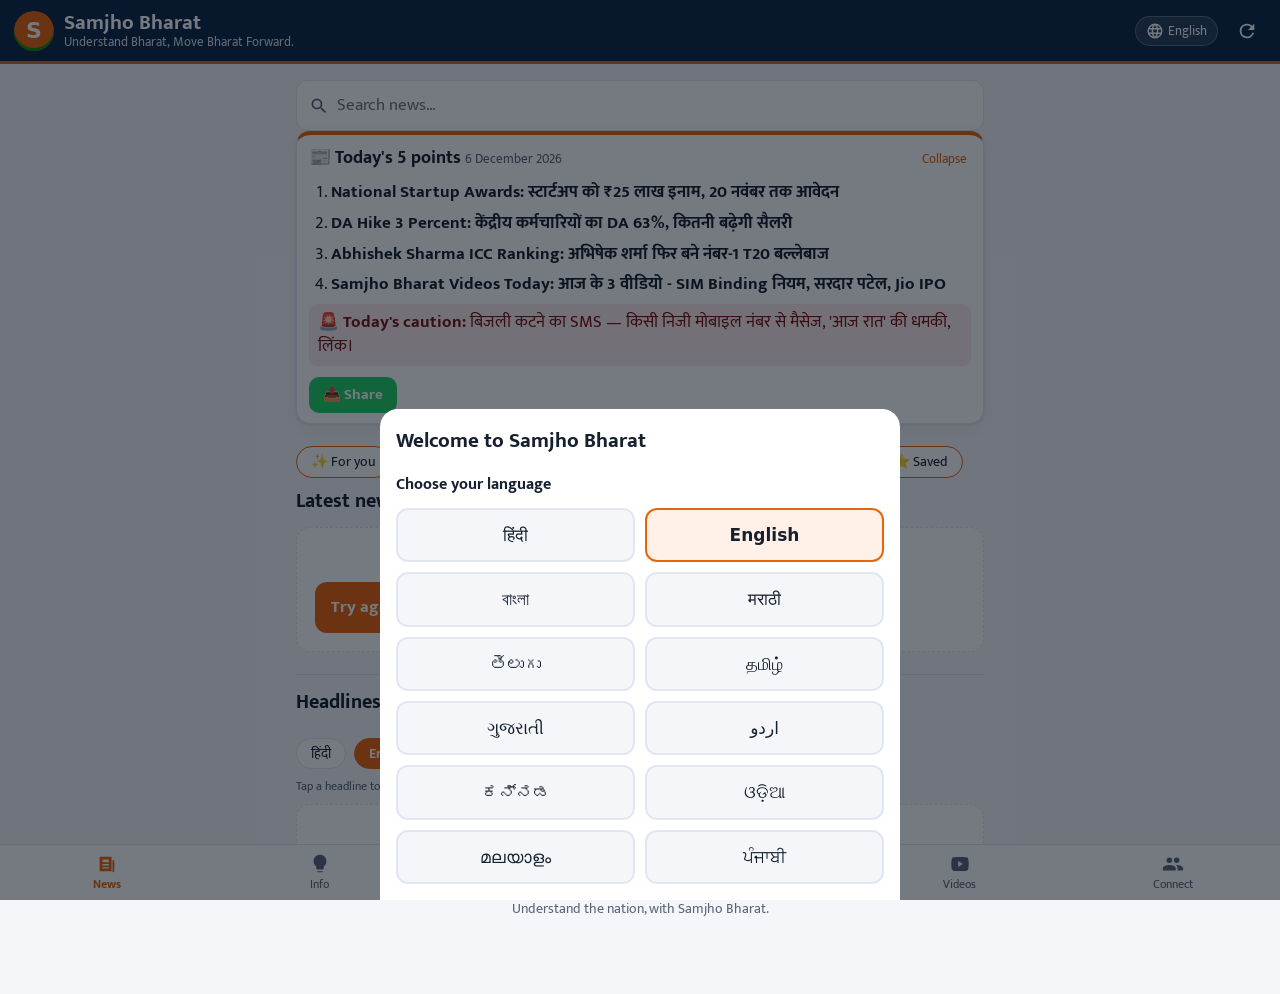
==== commit 5be34f67: "v2.3: headlines from top news sites + auto refresh every 10 minutes" ====
--- a/index.html
+++ b/index.html
@@ -42,6 +42,7 @@
     <div id="chips" class="chips"></div>
     <div class="section-head"><h2 id="newsHeading" data-i18n="latest">ताज़ा खबरें</h2><span id="newsStatus" class="status"></span></div>
     <div id="newsList" class="list"></div>
+    <div id="hlBox" class="hlbox" aria-live="polite"></div>
   </section>
 
   <!-- जानकारी -->
@@ -62,6 +63,7 @@
   <!-- क्विज़ -->
   <section id="tab-quiz" class="tab" aria-label="आज का क्विज़">
     <div class="section-head"><h2 data-i18n="quiz_head">आज का क्विज़</h2><span id="quizStreak" class="status"></span></div>
+    <div id="quizCats" class="chips"></div>
     <div id="quizBox" class="quiz"></div>
   </section>
 
@@ -91,7 +93,7 @@
       <h3 data-i18n="about_head">समझो भारत के बारे में</h3>
       <p data-i18n="about_text">समझो भारत देश-दुनिया की खबरों और उपयोगी जानकारी को आसान भाषा में आप तक पहुँचाता है।</p>
       <p><a href="privacy.html"><span data-i18n="privacy">गोपनीयता नीति</span><span class="hint-en"> (Privacy Policy)</span></a></p>
-      <p class="small"><span data-i18n="version">संस्करण</span> 2.1</p>
+      <p class="small"><span data-i18n="version">संस्करण</span> 2.3</p>
     </div>
   </section>
 </main>
@@ -135,12 +137,16 @@
 <script src="config.js"></script>
 <script src="i18n.js"></script>
 <script src="i18n-extra.js"></script>
+<script src="i18n-p5.js"></script>
 <script src="quiz.js"></script>
+<script src="quiz2.js"></script>
 <script src="calc2.js"></script>
 <script src="calc.js"></script>
 <script src="personal.js"></script>
 <script src="app.js"></script>
 <script src="tools.js"></script>
 <script src="phase4.js"></script>
+<script src="postcard.js"></script>
+<script src="headlines.js"></script>
 </body>
 </html>
--- a/style.css
+++ b/style.css
@@ -301,3 +301,20 @@
 .dt-form{display:flex;flex-wrap:wrap;gap:6px;margin:6px 0 10px}.dt-form input{flex:1 1 160px;min-width:0;padding:9px;border:1px solid var(--line);border-radius:8px;font:inherit;background:var(--card);color:var(--text)}
 .nbanner.rem{border-color:#b42318}
 @media (prefers-color-scheme:dark){.t5 li.t5-care,.sc-first{background:#3a1515;border-color:#6b2a2a}.t5 li.t5-care button,.sc-first li{color:#ffd9d9}.sc-first h3{color:#ff9d9d}}
+
+/* चरण 5 */
+.btn-card{background:var(--navy);margin-top:10px}
+.cardbox{max-width:460px}.cardbox .certimg{width:100%;border-radius:10px;margin:8px 0}
+#quizCats{margin:0 0 10px;flex-wrap:wrap}
+
+/* बड़ी वेबसाइटों की सुर्खियाँ (2.3) */
+.hlbox{margin-top:22px;padding-top:6px;border-top:1px solid var(--line)}
+.hl-chips{margin:0 0 6px}
+.hl-note{color:var(--muted);margin:0 0 8px}
+.hl-list{list-style:none;margin:0;padding:0;display:flex;flex-direction:column;background:var(--card);border:1px solid var(--line);border-radius:14px;overflow:hidden}
+.hl-list li+li{border-top:1px solid var(--line)}
+.hl-list a{display:flex;flex-direction:column;gap:3px;padding:11px 13px;color:var(--text);text-decoration:none}
+.hl-list a:active{background:var(--line)}
+.hl-t{font-size:15.5px;line-height:1.4;font-weight:600}
+.hl-m{font-size:12.5px;color:var(--muted)}
+.hl-more{margin-top:10px;width:100%}
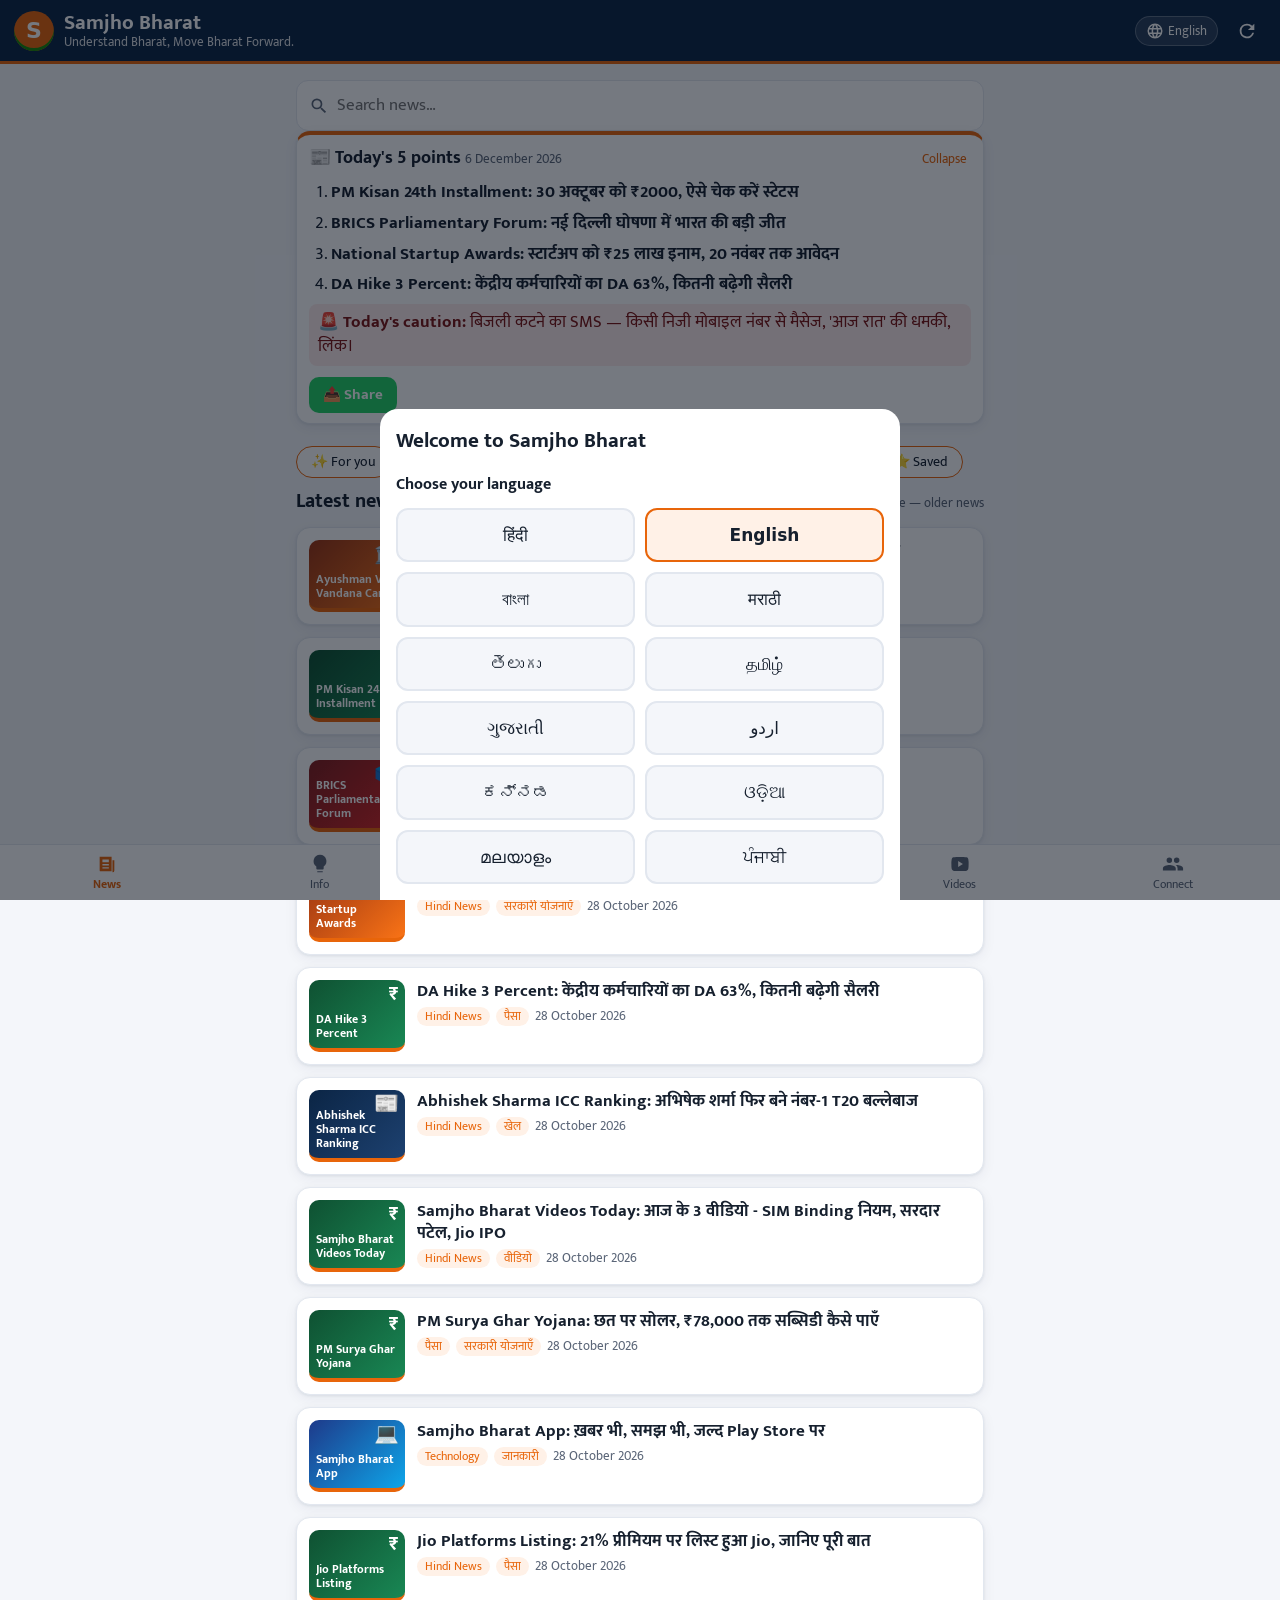
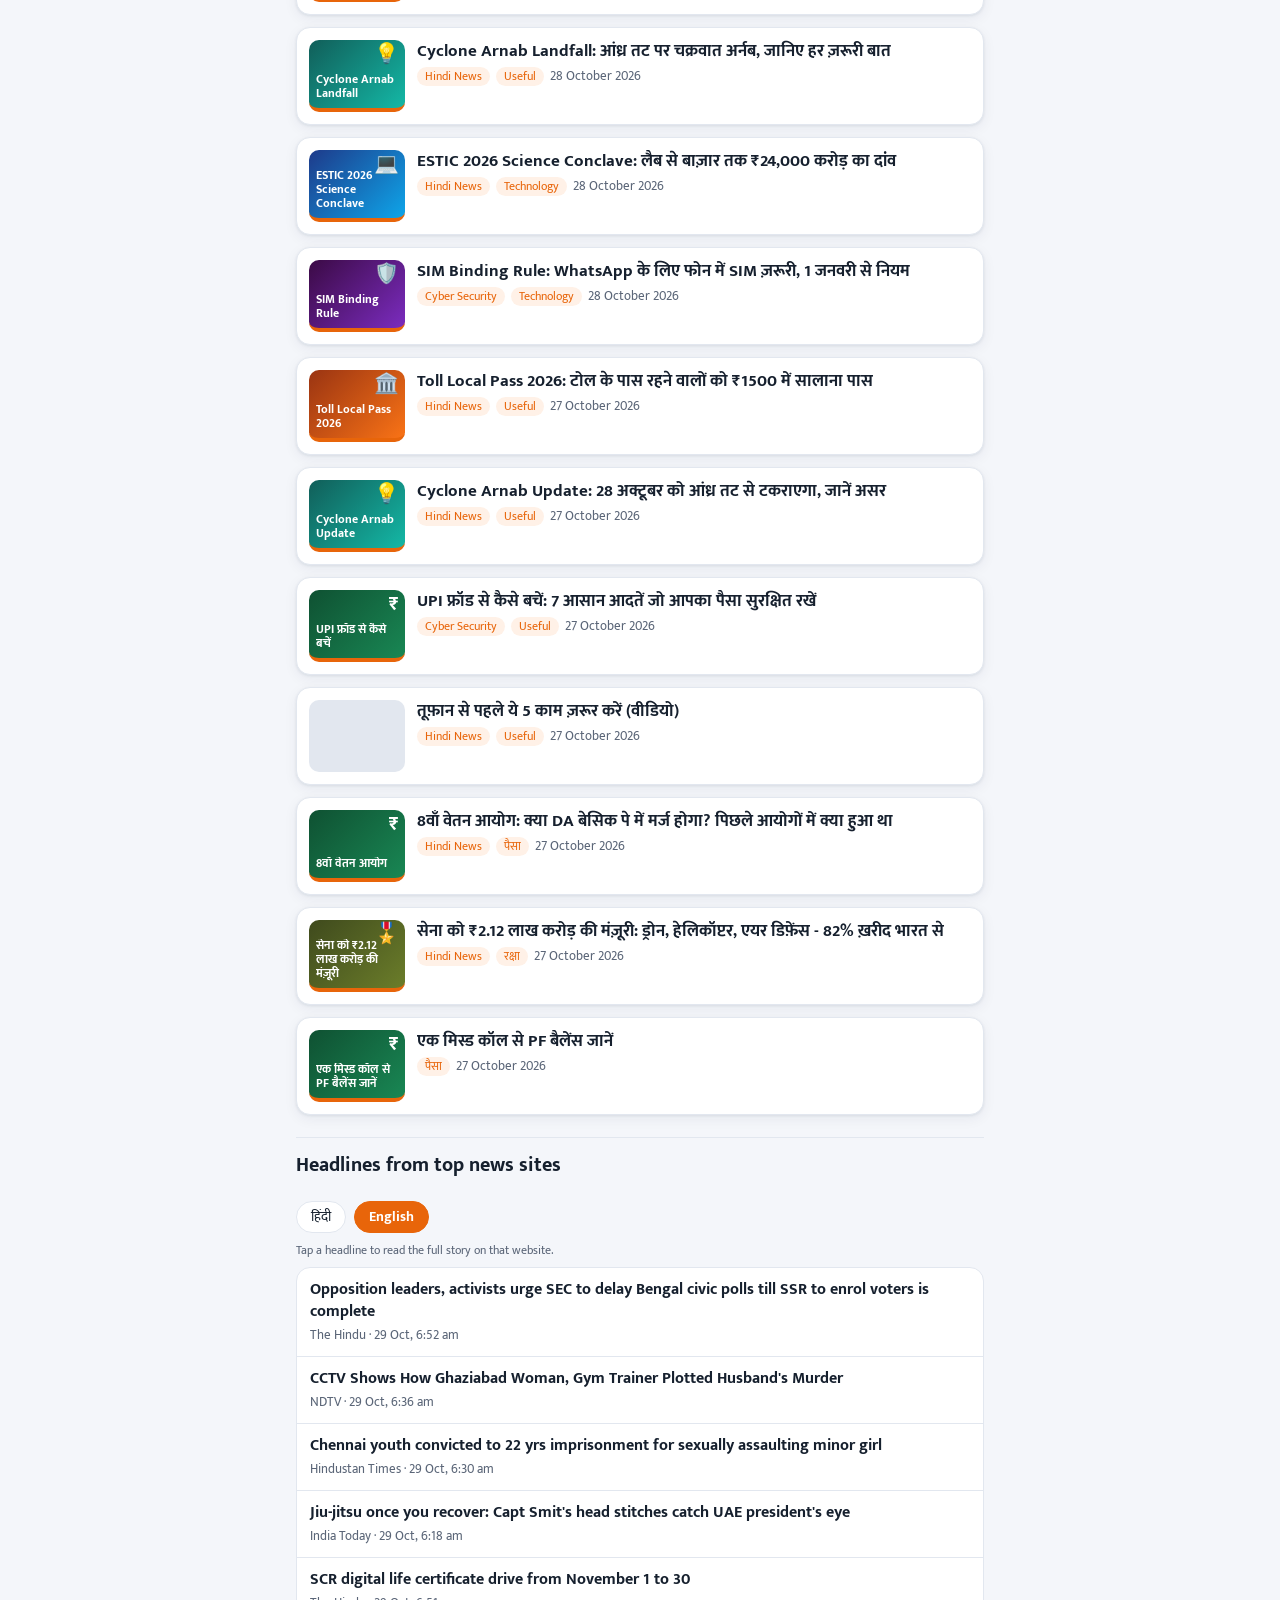
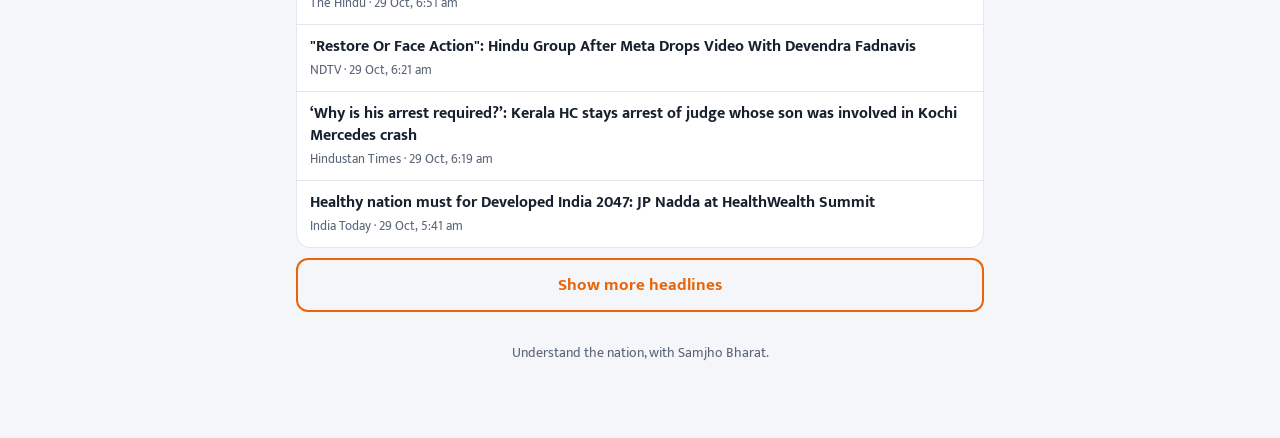
==== commit d997180f: "App: news.json slim feed, SW stale-while-revalidate + update toast, SEO lang/canonical, a11y and hea" ====
--- a/index.html
+++ b/index.html
@@ -1,10 +1,11 @@
 <!doctype html>
-<html lang="en">
+<html lang="hi">
 <head>
 <meta charset="utf-8">
 <meta name="viewport" content="width=device-width, initial-scale=1, viewport-fit=cover">
 <title>Samjho Bharat</title>
-<meta name="description" content="Samjho Bharat — latest news, government schemes, money calculators, tech and AI, politics and videos, in 12 Indian languages.">
+<meta name="description" content="समझो भारत – सरकारी योजनाएँ, पैसा, साइबर सुरक्षा, इतिहास और ख़बरें आसान हिंदी में">
+<link rel="canonical" href="https://samjhobharatofficial1989-dev.github.io/">
 <meta name="theme-color" content="#0B2545">
 <link rel="manifest" href="manifest.json">
 <link rel="icon" href="icons/icon-192.png">
--- a/style.css
+++ b/style.css
@@ -46,11 +46,12 @@
 .thumb.ph{display:grid;place-items:center;background:linear-gradient(135deg,var(--navy),#1d4170);color:#fff;
   border-bottom:4px solid var(--saffron);text-align:center;padding:4px;font-size:13px;font-weight:700;line-height:1.2}
 .card .body{min-width:0;flex:1}
-.card h3{margin:0 0 4px;font-size:16.5px;line-height:1.35;display:-webkit-box;-webkit-line-clamp:3;-webkit-box-orient:vertical;overflow:hidden}
+.card h3,.card .h3{margin:0 0 4px;font-size:16.5px;font-weight:700;line-height:1.35;display:-webkit-box;-webkit-line-clamp:3;-webkit-box-orient:vertical;overflow:hidden}
+.snip{display:-webkit-box;-webkit-line-clamp:2;-webkit-box-orient:vertical;overflow:hidden;margin:0 0 4px;font-size:13.5px;line-height:1.4;color:var(--muted)}
 .card .meta{font-size:13px;color:var(--muted)}
 .card.hero{flex-direction:column}
 .card.hero .thumb{flex:none;width:100%;height:auto;aspect-ratio:16/9}
-.card.hero h3{font-size:19px}
+.card.hero h3,.card.hero .h3{font-size:19px}
 .tag{display:inline-block;background:var(--chip);color:var(--saffron);border-radius:20px;padding:0 8px;font-size:12px;margin-right:6px}
 
 .thumb.auto{position:relative;display:flex;flex-direction:column;justify-content:flex-end;gap:2px;padding:6px 7px;color:#fff;overflow:hidden;border-bottom:4px solid var(--saffron);text-align:start} .thumb.auto .ai{position:absolute;top:4px;right:6px;font-size:20px;line-height:1} .thumb.auto .at{font-size:11.5px;font-weight:700;line-height:1.25;display:-webkit-box;-webkit-line-clamp:3;-webkit-box-orient:vertical;overflow:hidden} .card .thumb.at-news{background:linear-gradient(135deg,#0B2545,#1d4170)} .card .thumb.at-money{background:linear-gradient(135deg,#0f5132,#198754)} .card .thumb.at-cyber{background:linear-gradient(135deg,#3b0a45,#7b2cbf)} .card .thumb.at-tech{background:linear-gradient(135deg,#1e3a8a,#0ea5e9)} .card .thumb.at-govt{background:linear-gradient(135deg,#9a3412,#f97316)} .card .thumb.at-poli{background:linear-gradient(135deg,#7f1d1d,#dc2626)} .card .thumb.at-def{background:linear-gradient(135deg,#3f4a1d,#6b7d2a)} .card .thumb.at-hist{background:linear-gradient(135deg,#5b3a1a,#a16207)} .card .thumb.at-info{background:linear-gradient(135deg,#115e59,#14b8a6)} .empty{background:var(--card);border:1px dashed var(--line);border-radius:14px;padding:18px;text-align:center;color:var(--muted)}
@@ -156,7 +157,7 @@
 .btn-cm{background:var(--green);margin:8px 0}
 .btn-ghost{background:none;color:var(--saffron);border:2px solid var(--saffron)}
 /* उर्दू (RTL) में हिंदी/अंग्रेज़ी सामग्री सही दिशा में दिखे */
-[dir=rtl] .card h3,[dir=rtl] .qtext,[dir=rtl] .qopt,[dir=rtl] .qexp,[dir=rtl] .fact,[dir=rtl] .vitem span,[dir=rtl] .now,
+[dir=rtl] .card h3,[dir=rtl] .card .h3,[dir=rtl] .qtext,[dir=rtl] .qopt,[dir=rtl] .qexp,[dir=rtl] .fact,[dir=rtl] .vitem span,[dir=rtl] .now,
 [dir=rtl] .reader-body h1,[dir=rtl] .reader-body p,[dir=rtl] .reader-body li,[dir=rtl] .reader-body h2,[dir=rtl] .reader-body h3,[dir=rtl] .chip{unicode-bidi:plaintext;text-align:start}
 
 .logo-letter{display:grid;place-items:center;background:var(--saffron);color:#fff;font-weight:700;font-size:22px;border-radius:50%;
@@ -318,3 +319,4 @@
 .hl-t{font-size:15.5px;line-height:1.4;font-weight:600}
 .hl-m{font-size:12.5px;color:var(--muted)}
 .hl-more{margin-top:10px;width:100%}
+.toast{position:fixed;left:12px;right:12px;bottom:72px;z-index:40;display:flex;align-items:center;justify-content:space-between;gap:10px;background:var(--navy);color:#fff;border-radius:12px;padding:10px 12px;box-shadow:var(--shadow);font-size:14px}
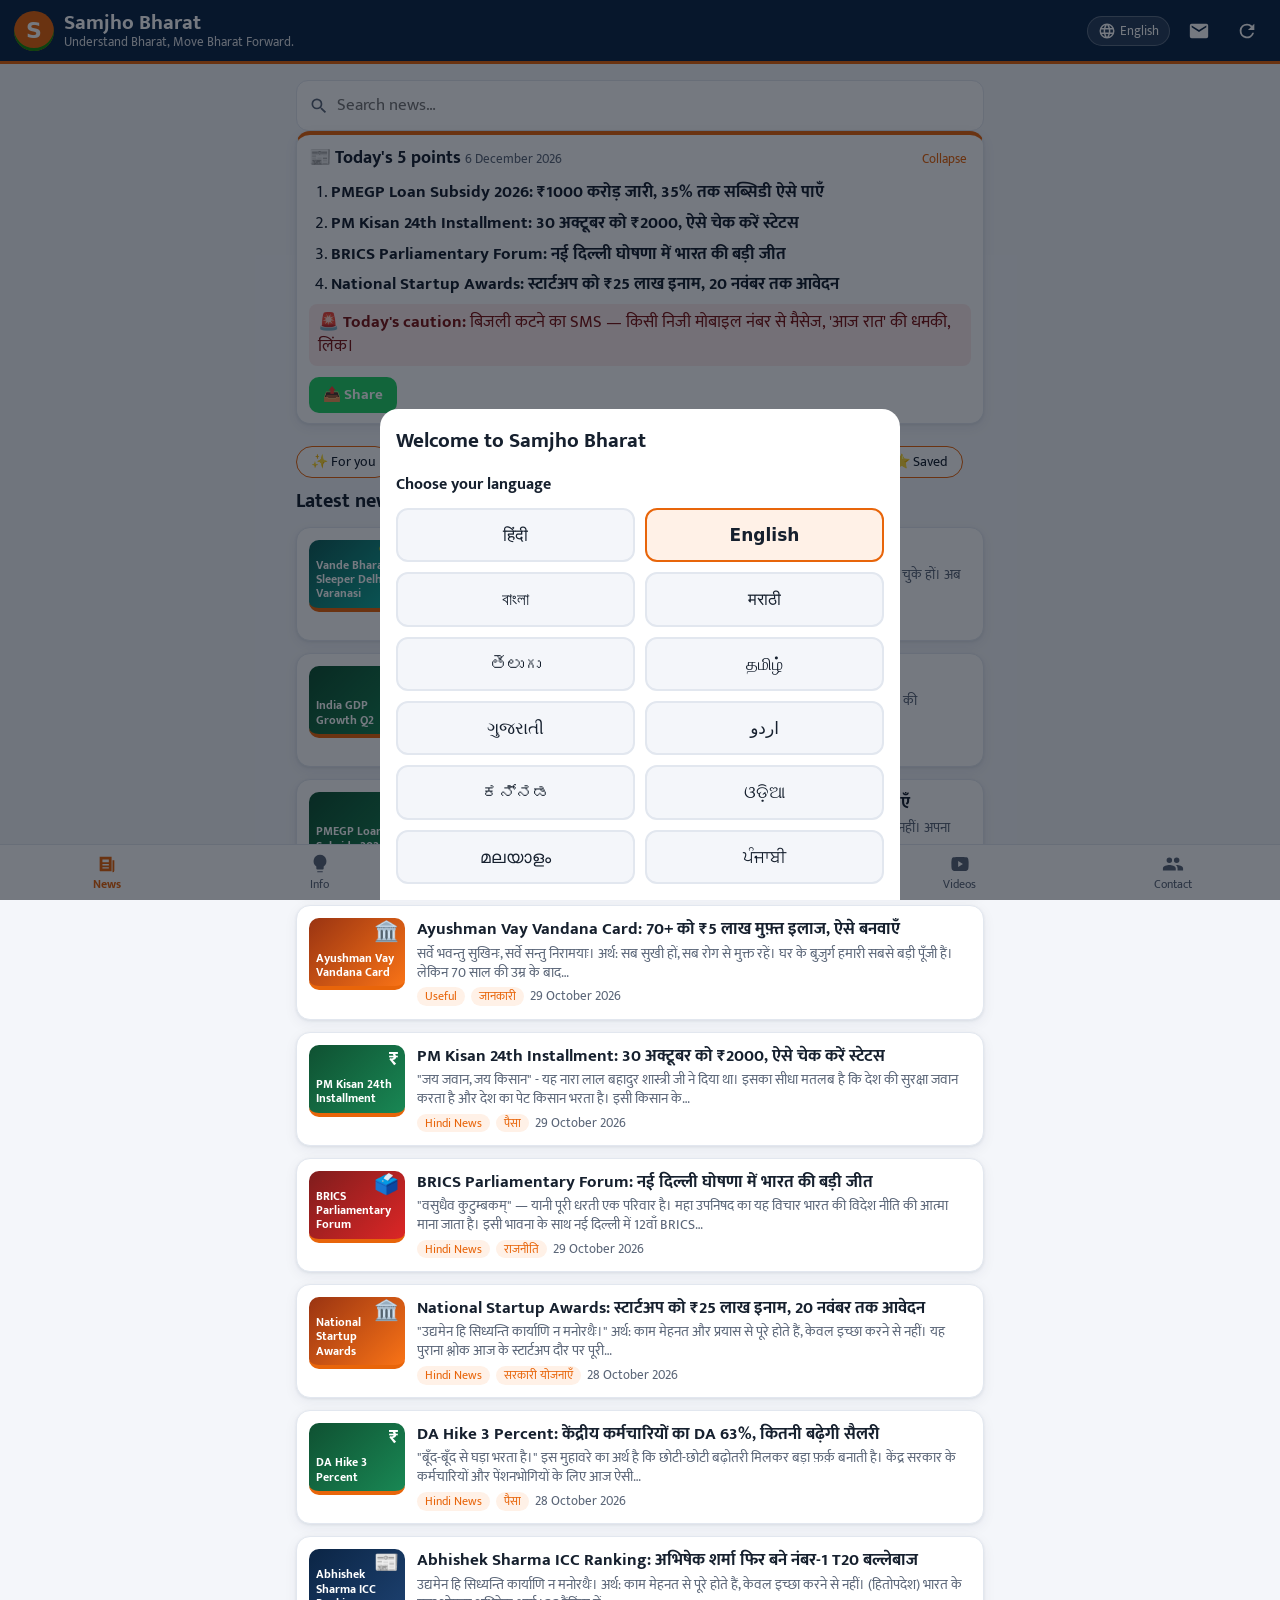
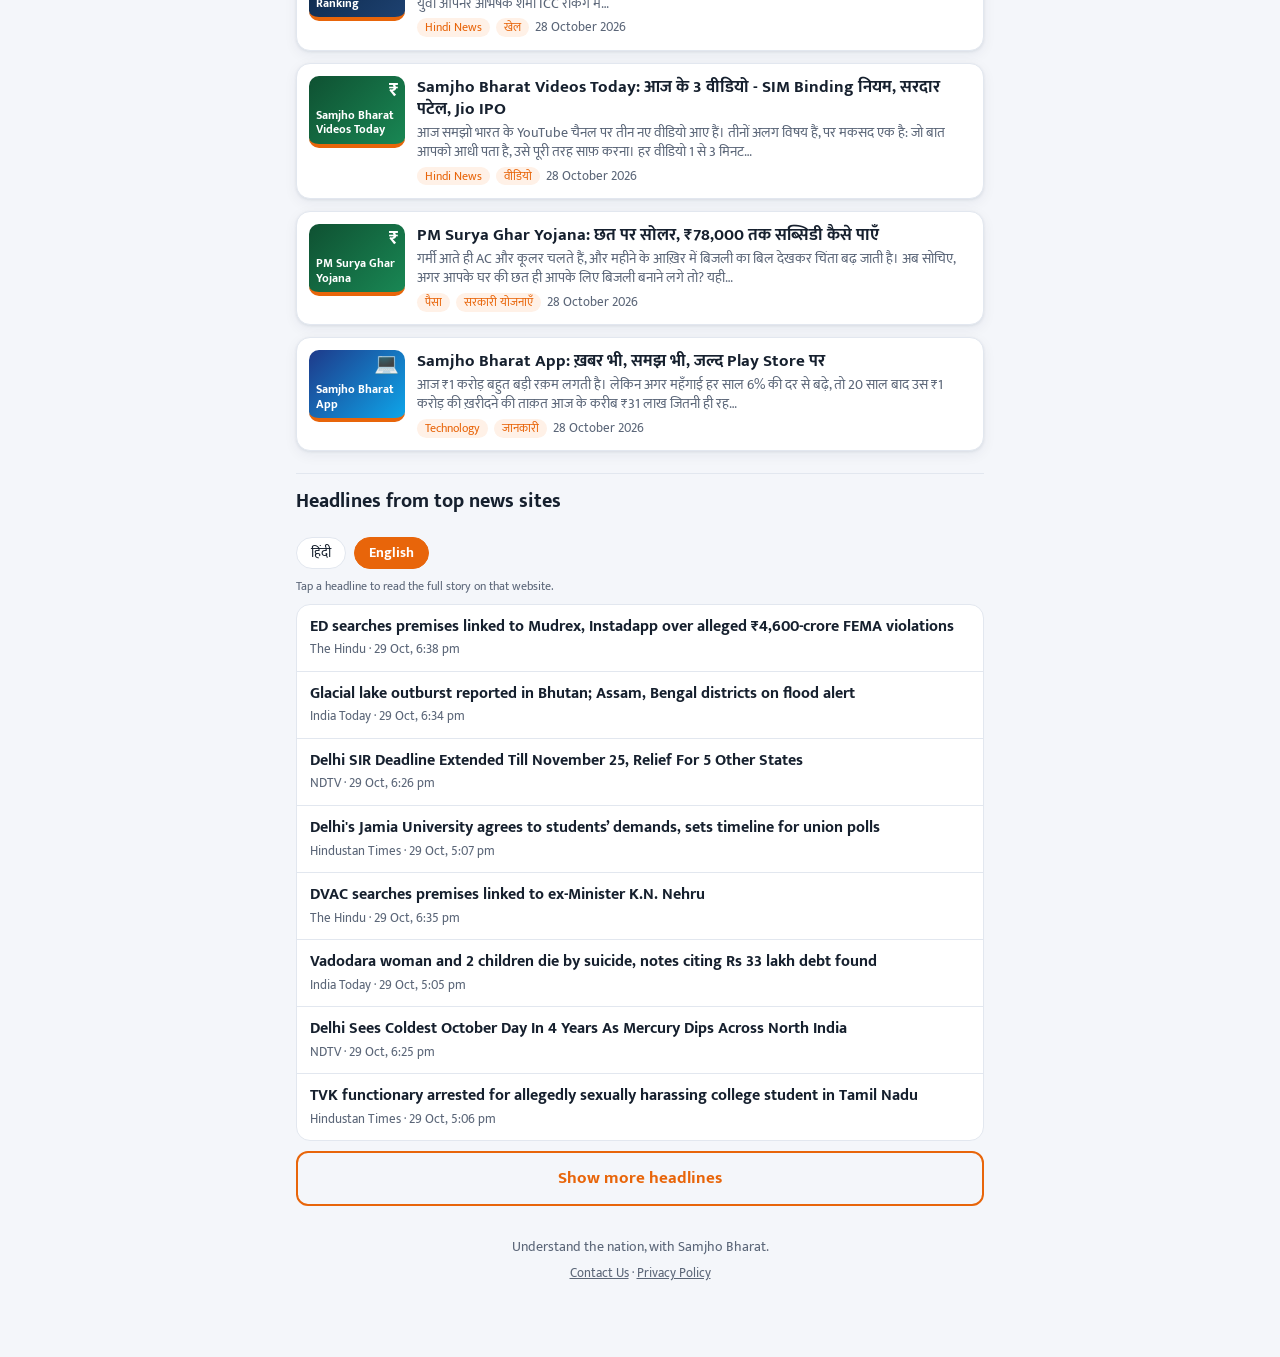
==== commit 0ffe8738: "v2.4: Contact Us page + in-app contact, article publisher/source line, gov disclaimer (Play policy f" ====
--- a/index.html
+++ b/index.html
@@ -23,6 +23,9 @@
     <svg viewBox="0 0 24 24" width="18" height="18" aria-hidden="true"><path fill="currentColor" d="M12 2a10 10 0 1 0 0 20 10 10 0 0 0 0-20zm6.93 6h-2.95a15.6 15.6 0 0 0-1.38-3.56A8.03 8.03 0 0 1 18.93 8zM12 4.04c.83 1.2 1.48 2.53 1.91 3.96h-3.82c.43-1.43 1.08-2.76 1.91-3.96zM4.26 14a8.2 8.2 0 0 1 0-4h3.38a16.5 16.5 0 0 0 0 4H4.26zm.81 2h2.95c.32 1.25.78 2.45 1.38 3.56A7.99 7.99 0 0 1 5.07 16zM8.02 8H5.07a7.99 7.99 0 0 1 4.33-3.56A15.6 15.6 0 0 0 8.02 8zM12 19.96A14.1 14.1 0 0 1 10.09 16h3.82A14.1 14.1 0 0 1 12 19.96zM14.34 14H9.66a14.7 14.7 0 0 1 0-4h4.68a14.7 14.7 0 0 1 0 4zm.25 5.56c.6-1.11 1.06-2.31 1.38-3.56h2.95a8.03 8.03 0 0 1-4.33 3.56zM16.36 14a16.5 16.5 0 0 0 0-4h3.38a8.2 8.2 0 0 1 0 4h-3.38z"/></svg>
     <span id="langBtnText">English</span>
   </button>
+  <a id="contactBtn" class="icon-btn" href="contact.html" aria-label="Contact Us / संपर्क करें" title="Contact Us">
+    <svg viewBox="0 0 24 24" width="22" height="22" aria-hidden="true"><path fill="currentColor" d="M20 4H4a2 2 0 0 0-2 2v12a2 2 0 0 0 2 2h16a2 2 0 0 0 2-2V6a2 2 0 0 0-2-2zm0 4-8 5-8-5V6l8 5 8-5v2z"/></svg>
+  </a>
   <button id="refreshBtn" class="icon-btn" aria-label="ताज़ा करें">
     <svg viewBox="0 0 24 24" width="22" height="22"><path fill="currentColor" d="M17.65 6.35A7.96 7.96 0 0 0 12 4a8 8 0 1 0 7.73 10h-2.08A6 6 0 1 1 12 6c1.66 0 3.14.69 4.22 1.78L13 11h7V4l-2.35 2.35z"/></svg>
   </button>
@@ -84,7 +87,15 @@
 
   <!-- जुड़ें -->
   <section id="tab-links" class="tab" aria-label="हमसे जुड़ें">
-    <div class="section-head"><h2 data-i18n="links_head">हमसे जुड़ें</h2></div>
+    <div class="section-head"><h2 data-i18n="links_head">संपर्क करें और जुड़ें</h2></div>
+    <div id="contactBox" class="about contact-box">
+      <h3>✉️ <span data-i18n="contact_head">संपर्क करें</span> <span class="hint-en">(Contact Us)</span></h3>
+      <p><b data-i18n="contact_pub_l">प्रकाशक</b>: <span data-i18n="contact_pub">समझो भारत (स्वतंत्र डिजिटल प्रकाशक, भारत)</span></p>
+      <p><b data-i18n="contact_email_l">ईमेल</b>: <a href="mailto:samjhobharatofficial1989@gmail.com">samjhobharatofficial1989@gmail.com</a></p>
+      <p><b data-i18n="contact_web_l">वेबसाइट</b>: <a href="contact.html">samjhobharatofficial1989-dev.github.io/contact.html</a></p>
+      <p class="small" data-i18n="contact_note">सवाल, सुझाव, किसी लेख में सुधार या शिकायत के लिए हमें ईमेल करें।</p>
+      <a class="btn btn-sm" href="mailto:samjhobharatofficial1989@gmail.com?subject=Samjho%20Bharat%20App" data-i18n="contact_btn">ईमेल भेजें</a>
+    </div>
     <p class="hint-en hint">Follow Samjho Bharat on all platforms.</p>
     <div id="linkList" class="links"></div>
     <button id="shareApp" class="btn btn-wa mt2" type="button" data-i18n="share_app_btn">📲 ऐप दोस्तों को भेजें</button>
@@ -93,8 +104,10 @@
     <div class="about">
       <h3 data-i18n="about_head">समझो भारत के बारे में</h3>
       <p data-i18n="about_text">समझो भारत देश-दुनिया की खबरों और उपयोगी जानकारी को आसान भाषा में आप तक पहुँचाता है।</p>
+      <p class="small" data-i18n="gov_disclaimer">समझो भारत एक स्वतंत्र ऐप है। यह किसी सरकारी या राजनीतिक संस्था से जुड़ा नहीं है। योजनाओं की जानकारी आधिकारिक सरकारी वेबसाइटों (जैसे india.gov.in, myscheme.gov.in) से ली गई है; आवेदन से पहले वहीं जाँचें।</p>
+      <p><a href="contact.html"><span data-i18n="contact_head">संपर्क करें</span><span class="hint-en"> (Contact Us)</span></a></p>
       <p><a href="privacy.html"><span data-i18n="privacy">गोपनीयता नीति</span><span class="hint-en"> (Privacy Policy)</span></a></p>
-      <p class="small"><span data-i18n="version">संस्करण</span> 2.3</p>
+      <p class="small"><span data-i18n="version">संस्करण</span> 2.4</p>
     </div>
   </section>
 </main>
@@ -121,7 +134,7 @@
   <button data-tab="calc"><svg viewBox="0 0 24 24"><path fill="currentColor" d="M7 2h10a2 2 0 0 1 2 2v16a2 2 0 0 1-2 2H7a2 2 0 0 1-2-2V4a2 2 0 0 1 2-2zm0 2v4h10V4H7zm1 7v2h2v-2H8zm4 0v2h2v-2h-2zm4 0v2h2v-2h-2zm-8 4v2h2v-2H8zm4 0v2h2v-2h-2zm4 0v5h2v-5h-2zm-8 4v1h6v-1H8z"/></svg><span data-i18n="nav_calc">हिसाब</span></button>
   <button data-tab="quiz"><svg viewBox="0 0 24 24"><path fill="currentColor" d="M12 2a10 10 0 1 0 0 20 10 10 0 0 0 0-20zm1 17h-2v-2h2v2zm2.07-7.75-.9.92A3.4 3.4 0 0 0 13 15h-2v-.5a4 4 0 0 1 1.17-2.83l1.24-1.26A1.96 1.96 0 0 0 14 9a2 2 0 0 0-4 0H8a4 4 0 0 1 8 0 3.2 3.2 0 0 1-.93 2.25z"/></svg><span data-i18n="nav_quiz">क्विज़</span></button>
   <button data-tab="video"><svg viewBox="0 0 24 24"><path fill="currentColor" d="M21 6.5a2.5 2.5 0 0 0-1.76-1.77C17.68 4.3 12 4.3 12 4.3s-5.68 0-7.24.43A2.5 2.5 0 0 0 3 6.5 26 26 0 0 0 2.6 12 26 26 0 0 0 3 17.5a2.5 2.5 0 0 0 1.76 1.77c1.56.43 7.24.43 7.24.43s5.68 0 7.24-.43A2.5 2.5 0 0 0 21 17.5a26 26 0 0 0 .4-5.5 26 26 0 0 0-.4-5.5zM10 15.2V8.8l5.2 3.2-5.2 3.2z"/></svg><span data-i18n="nav_video">वीडियो</span></button>
-  <button data-tab="links"><svg viewBox="0 0 24 24"><path fill="currentColor" d="M16 11a3 3 0 1 0-3-3 3 3 0 0 0 3 3zm-8 0a3 3 0 1 0-3-3 3 3 0 0 0 3 3zm0 2c-2.33 0-7 1.17-7 3.5V19h14v-2.5C15 14.17 10.33 13 8 13zm8 0c-.29 0-.62.02-.97.05A4.22 4.22 0 0 1 17 16.5V19h6v-2.5c0-2.33-4.67-3.5-7-3.5z"/></svg><span data-i18n="nav_links">जुड़ें</span></button>
+  <button data-tab="links"><svg viewBox="0 0 24 24"><path fill="currentColor" d="M16 11a3 3 0 1 0-3-3 3 3 0 0 0 3 3zm-8 0a3 3 0 1 0-3-3 3 3 0 0 0 3 3zm0 2c-2.33 0-7 1.17-7 3.5V19h14v-2.5C15 14.17 10.33 13 8 13zm8 0c-.29 0-.62.02-.97.05A4.22 4.22 0 0 1 17 16.5V19h6v-2.5c0-2.33-4.67-3.5-7-3.5z"/></svg><span data-i18n="nav_links">संपर्क</span></button>
 </nav>
 
 <!-- भाषा चुनने की सूची -->
@@ -133,7 +146,8 @@
   </div>
 </div>
 
-<footer class="slogan" data-i18n="slogan">देश को समझिए, समझो भारत के साथ।</footer>
+<footer class="slogan"><span data-i18n="slogan">देश को समझिए, समझो भारत के साथ।</span>
+  <span class="footlinks"><a href="contact.html" data-i18n="contact_head">संपर्क करें</a> · <a href="privacy.html" data-i18n="privacy">गोपनीयता नीति</a></span></footer>
 
 <script src="config.js"></script>
 <script src="i18n.js"></script>
--- a/style.css
+++ b/style.css
@@ -320,3 +320,10 @@
 .hl-m{font-size:12.5px;color:var(--muted)}
 .hl-more{margin-top:10px;width:100%}
 .toast{position:fixed;left:12px;right:12px;bottom:72px;z-index:40;display:flex;align-items:center;justify-content:space-between;gap:10px;background:var(--navy);color:#fff;border-radius:12px;padding:10px 12px;box-shadow:var(--shadow);font-size:14px}
+/* v2.4: संपर्क (Contact Us) और स्रोत की लाइन */
+.contact-box{margin-top:6px;border-color:var(--saffron)}
+.contact-box a{word-break:break-all}
+.footlinks{display:block;margin-top:6px;font-size:13px}
+.footlinks a{color:inherit}
+.src-line{margin:4px 0 10px;padding:8px 10px;border-inline-start:3px solid var(--saffron);background:var(--card);border-radius:8px}
+.src-line a{color:inherit;word-break:break-all}
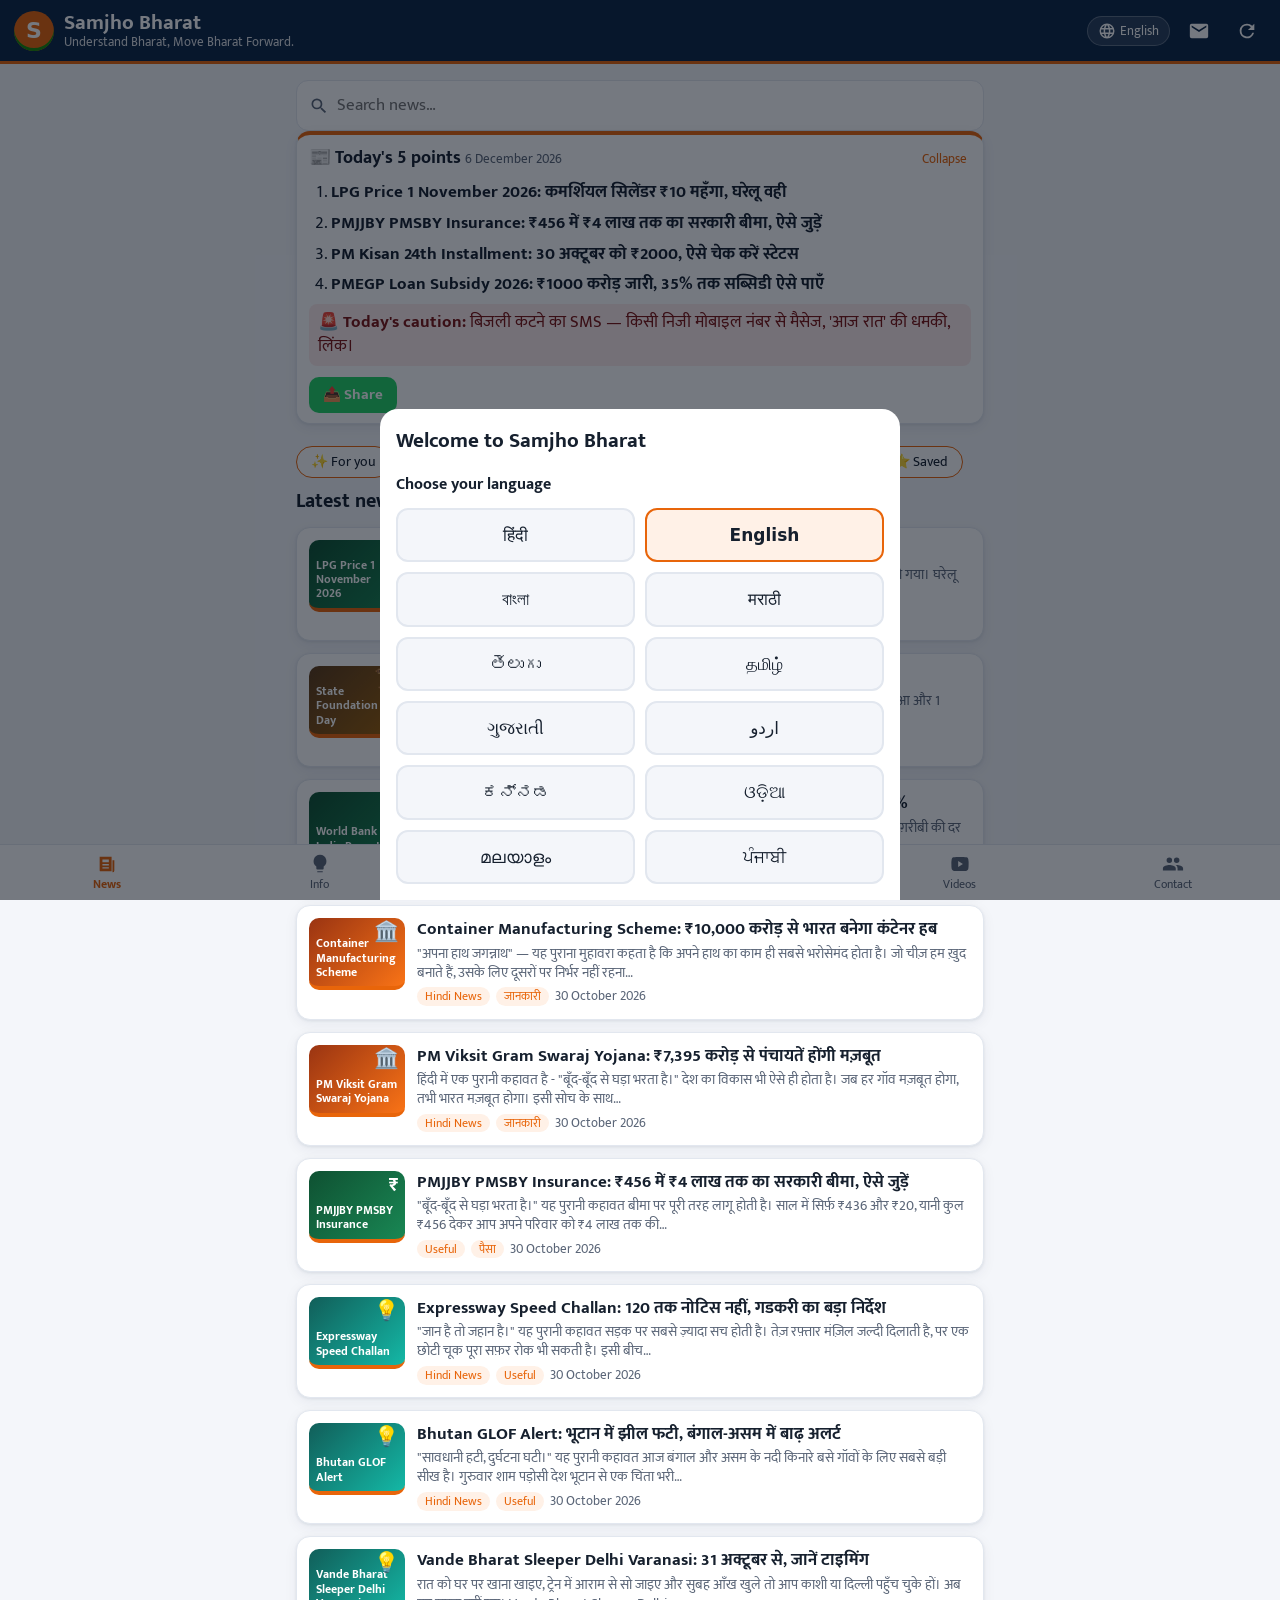
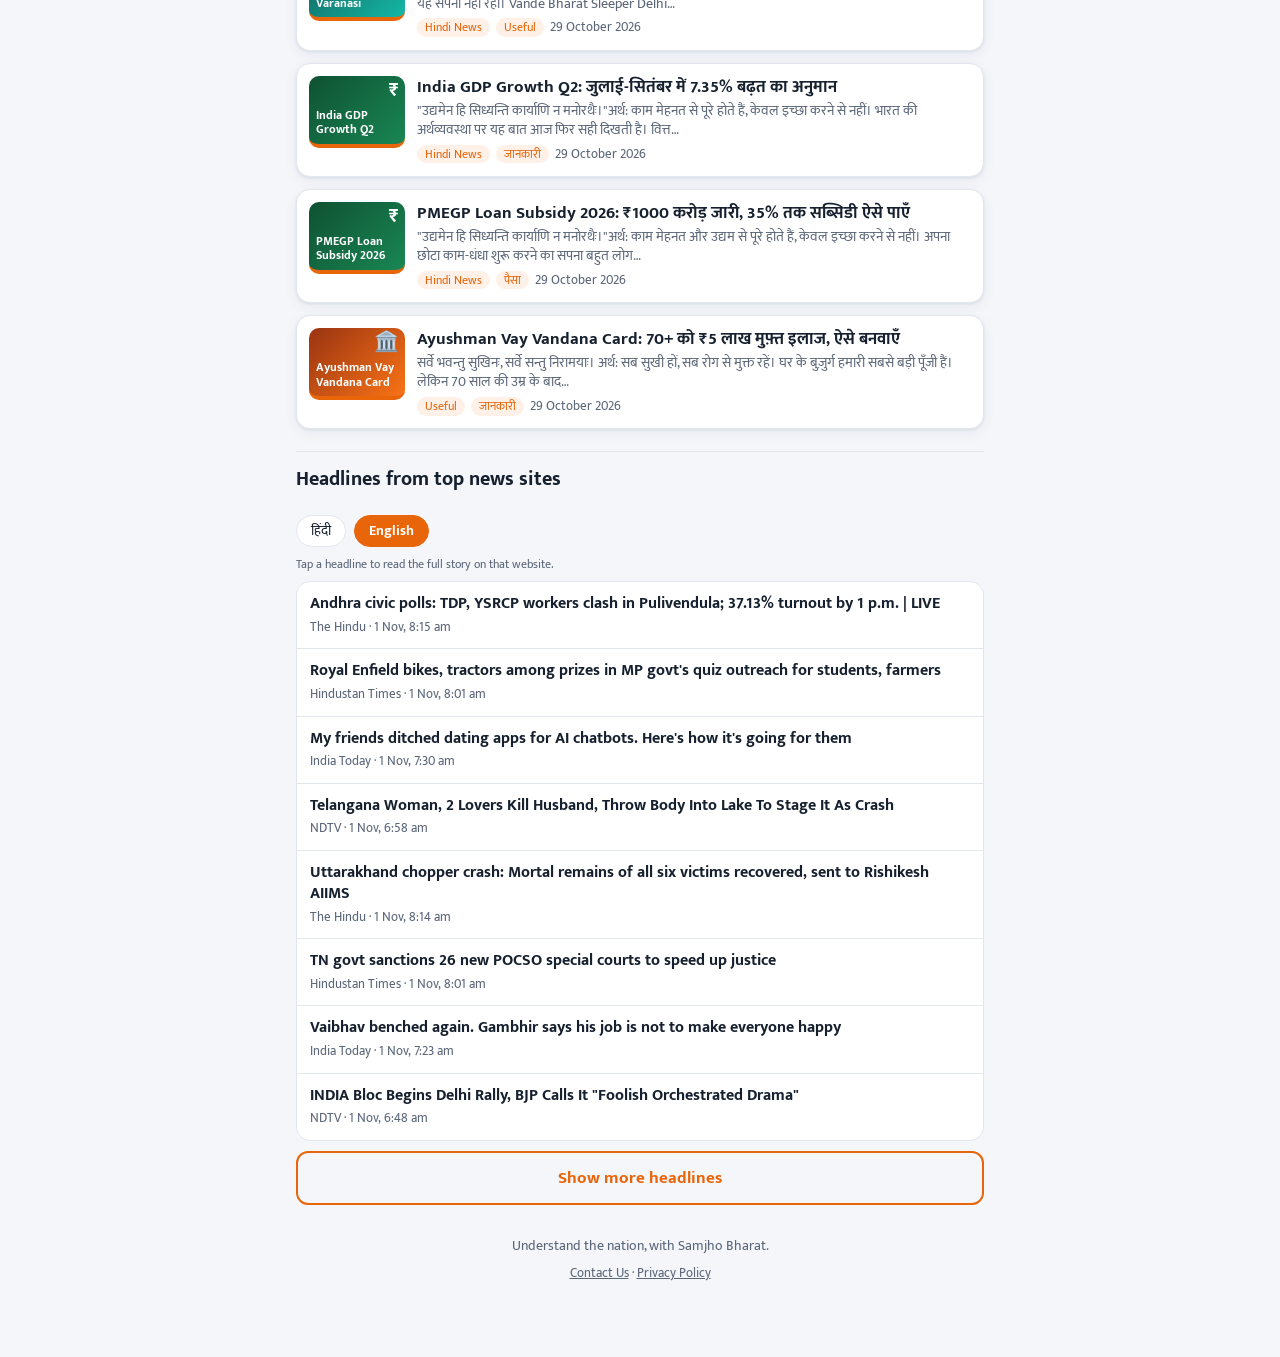
==== commit 292d8dd5: "v2.5: Sources page, source line + link in scam/women panels, clearer not-a-government-app disclaimer" ====
--- a/index.html
+++ b/index.html
@@ -104,10 +104,11 @@
     <div class="about">
       <h3 data-i18n="about_head">समझो भारत के बारे में</h3>
       <p data-i18n="about_text">समझो भारत देश-दुनिया की खबरों और उपयोगी जानकारी को आसान भाषा में आप तक पहुँचाता है।</p>
-      <p class="small" data-i18n="gov_disclaimer">समझो भारत एक स्वतंत्र ऐप है। यह किसी सरकारी या राजनीतिक संस्था से जुड़ा नहीं है। योजनाओं की जानकारी आधिकारिक सरकारी वेबसाइटों (जैसे india.gov.in, myscheme.gov.in) से ली गई है; आवेदन से पहले वहीं जाँचें।</p>
+      <p class="small" data-i18n="gov_disclaimer">समझो भारत एक स्वतंत्र ऐप है। यह किसी सरकारी या राजनीतिक संस्था से जुड़ा नहीं है। हर सरकारी जानकारी के साथ उसका आधिकारिक स्रोत और लिंक दिया गया है; आवेदन से पहले वहीं जाँचें। सभी स्रोतों की सूची "स्रोत" पेज पर है।</p>
+      <p><a href="sources.html"><span>स्रोत</span><span class="hint-en"> (Sources)</span></a></p>
       <p><a href="contact.html"><span data-i18n="contact_head">संपर्क करें</span><span class="hint-en"> (Contact Us)</span></a></p>
       <p><a href="privacy.html"><span data-i18n="privacy">गोपनीयता नीति</span><span class="hint-en"> (Privacy Policy)</span></a></p>
-      <p class="small"><span data-i18n="version">संस्करण</span> 2.4</p>
+      <p class="small"><span data-i18n="version">संस्करण</span> 2.5</p>
     </div>
   </section>
 </main>
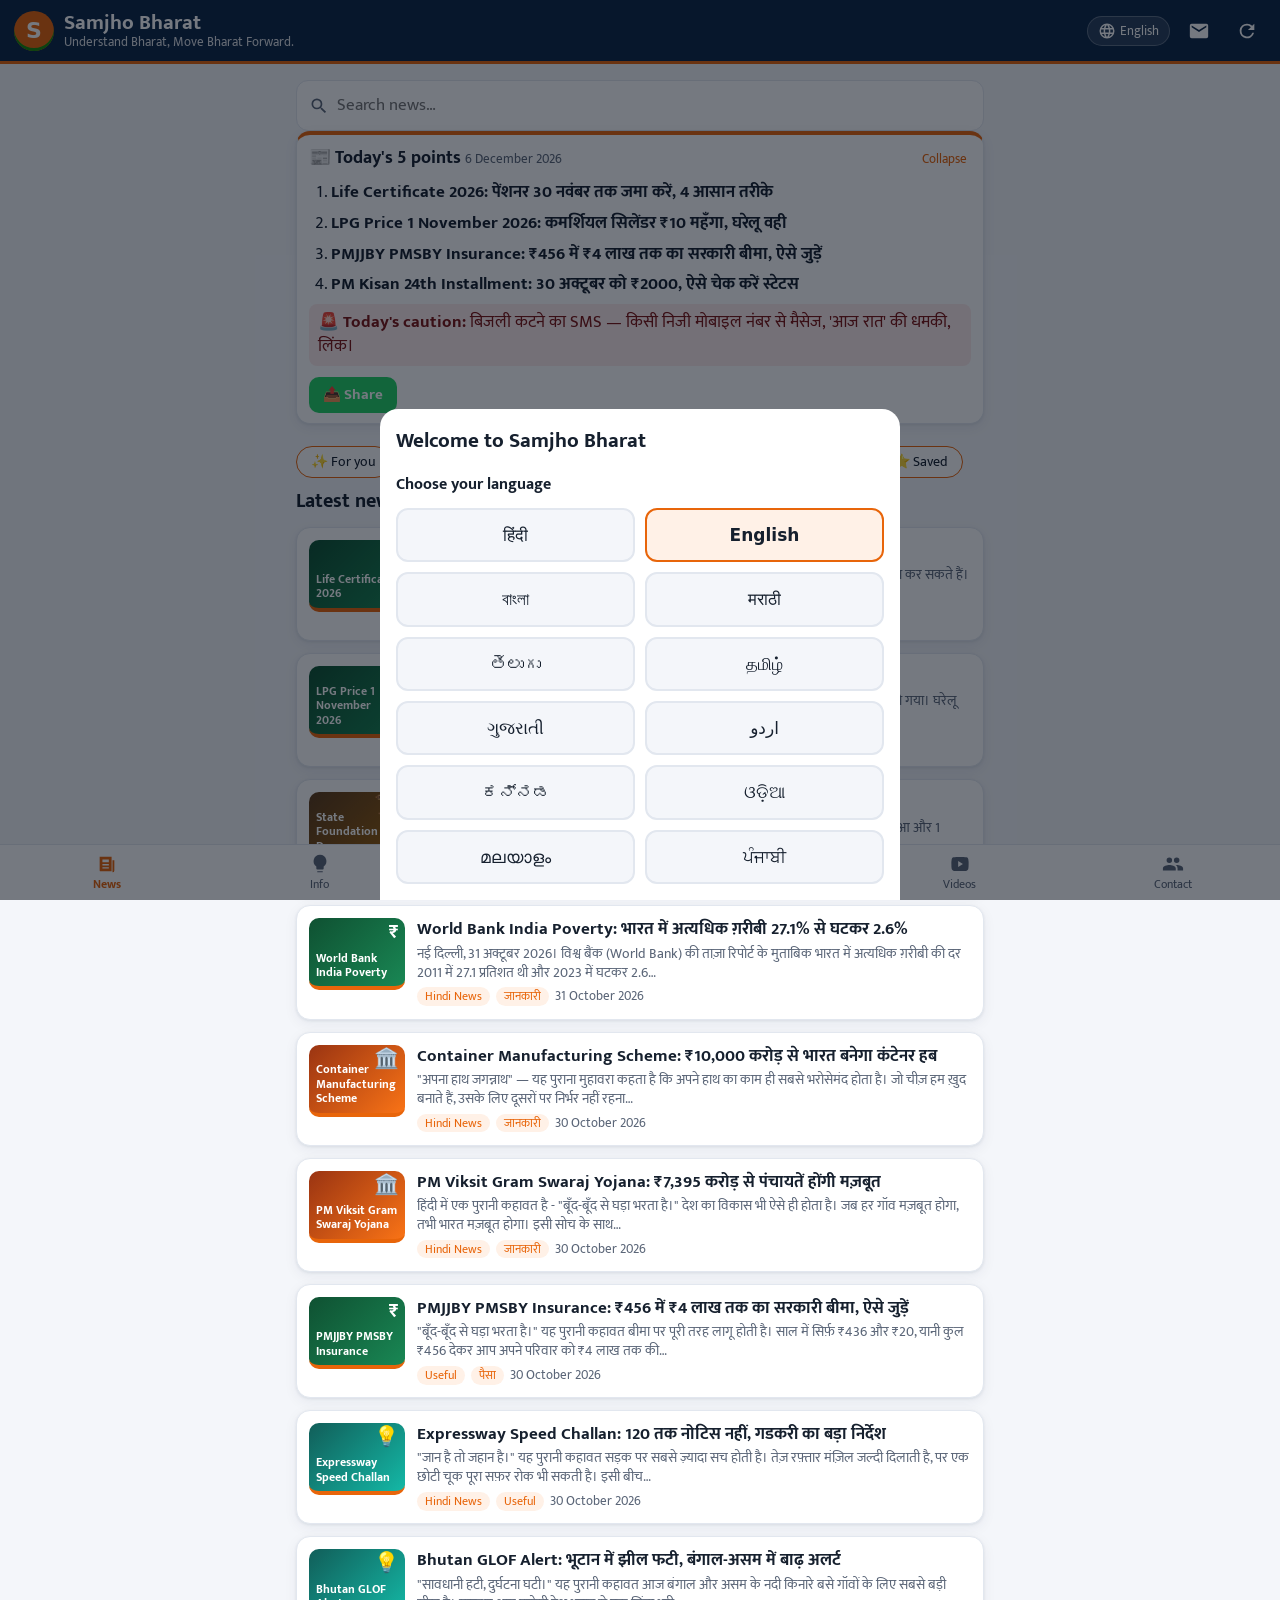
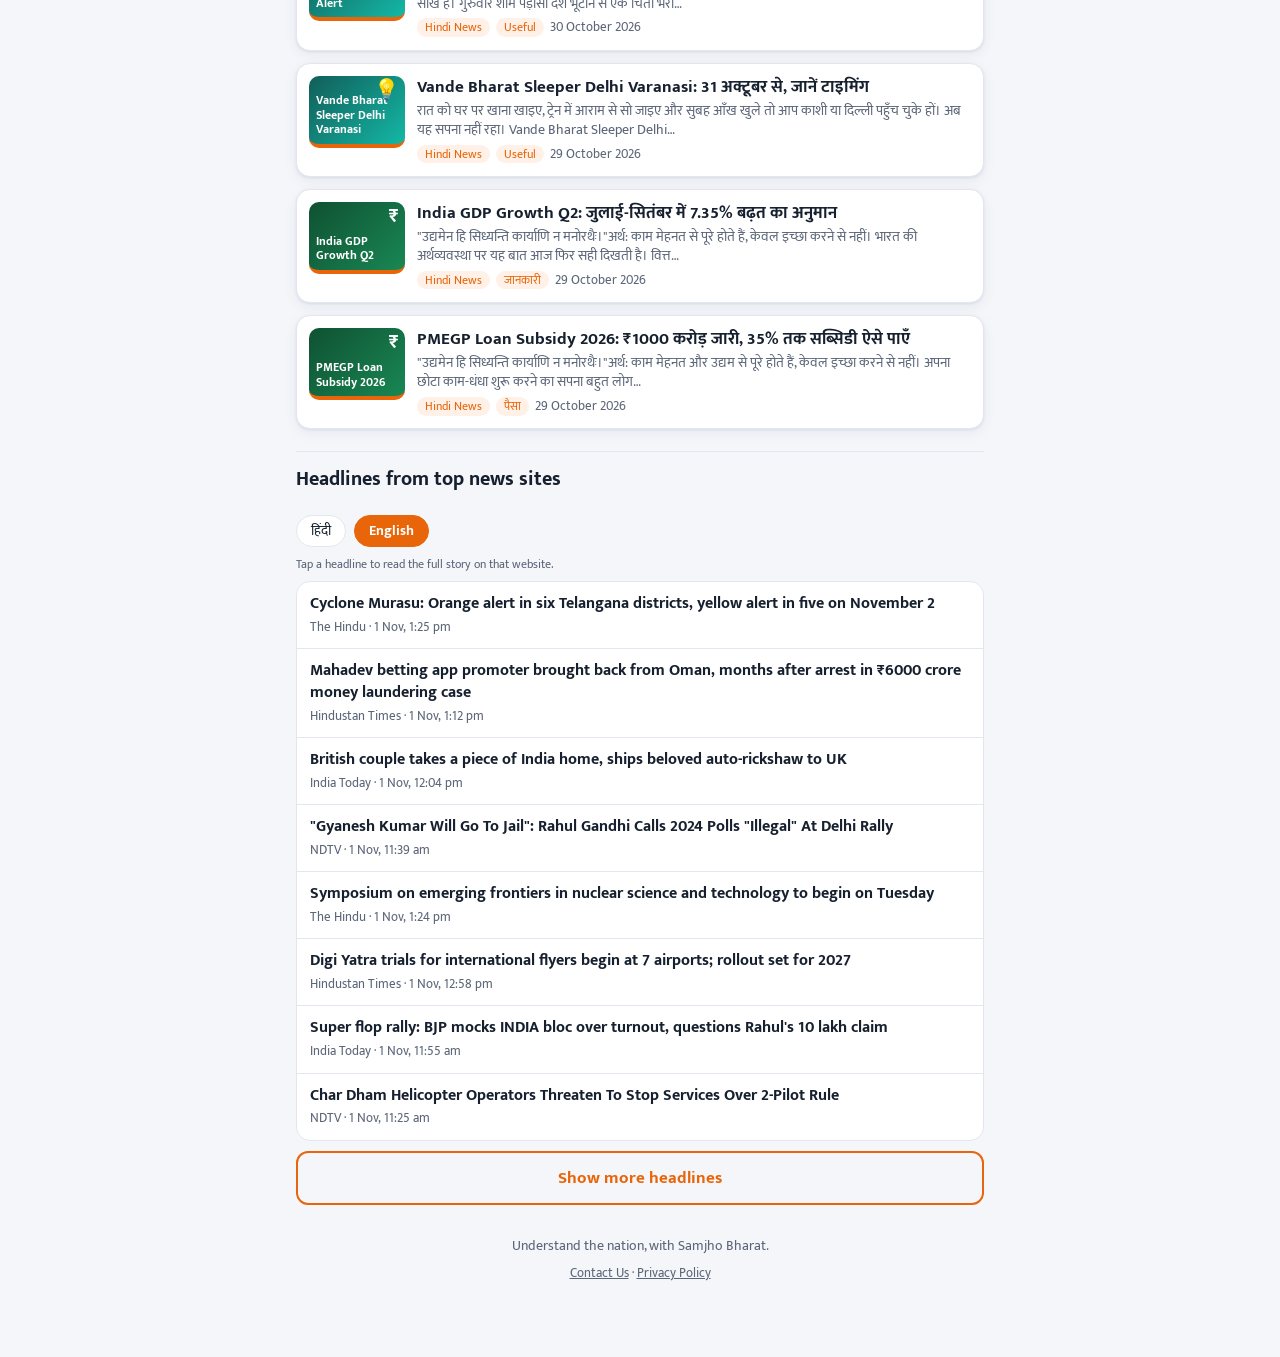
==== commit cee80fa6: "Update index.htmlContact email changed to contact@samjhobharat.org" ====
--- a/index.html
+++ b/index.html
@@ -91,10 +91,10 @@
     <div id="contactBox" class="about contact-box">
       <h3>✉️ <span data-i18n="contact_head">संपर्क करें</span> <span class="hint-en">(Contact Us)</span></h3>
       <p><b data-i18n="contact_pub_l">प्रकाशक</b>: <span data-i18n="contact_pub">समझो भारत (स्वतंत्र डिजिटल प्रकाशक, भारत)</span></p>
-      <p><b data-i18n="contact_email_l">ईमेल</b>: <a href="mailto:samjhobharatofficial1989@gmail.com">samjhobharatofficial1989@gmail.com</a></p>
+      <p><b data-i18n="contact_email_l">ईमेल</b>: <a href="mailto:contact@samjhobharat.org">contact@samjhobharat.org</a></p>
       <p><b data-i18n="contact_web_l">वेबसाइट</b>: <a href="contact.html">samjhobharatofficial1989-dev.github.io/contact.html</a></p>
       <p class="small" data-i18n="contact_note">सवाल, सुझाव, किसी लेख में सुधार या शिकायत के लिए हमें ईमेल करें।</p>
-      <a class="btn btn-sm" href="mailto:samjhobharatofficial1989@gmail.com?subject=Samjho%20Bharat%20App" data-i18n="contact_btn">ईमेल भेजें</a>
+      <a class="btn btn-sm" href="mailto:contact@samjhobharat.org?subject=Samjho%20Bharat%20App" data-i18n="contact_btn">ईमेल भेजें</a>
     </div>
     <p class="hint-en hint">Follow Samjho Bharat on all platforms.</p>
     <div id="linkList" class="links"></div>
